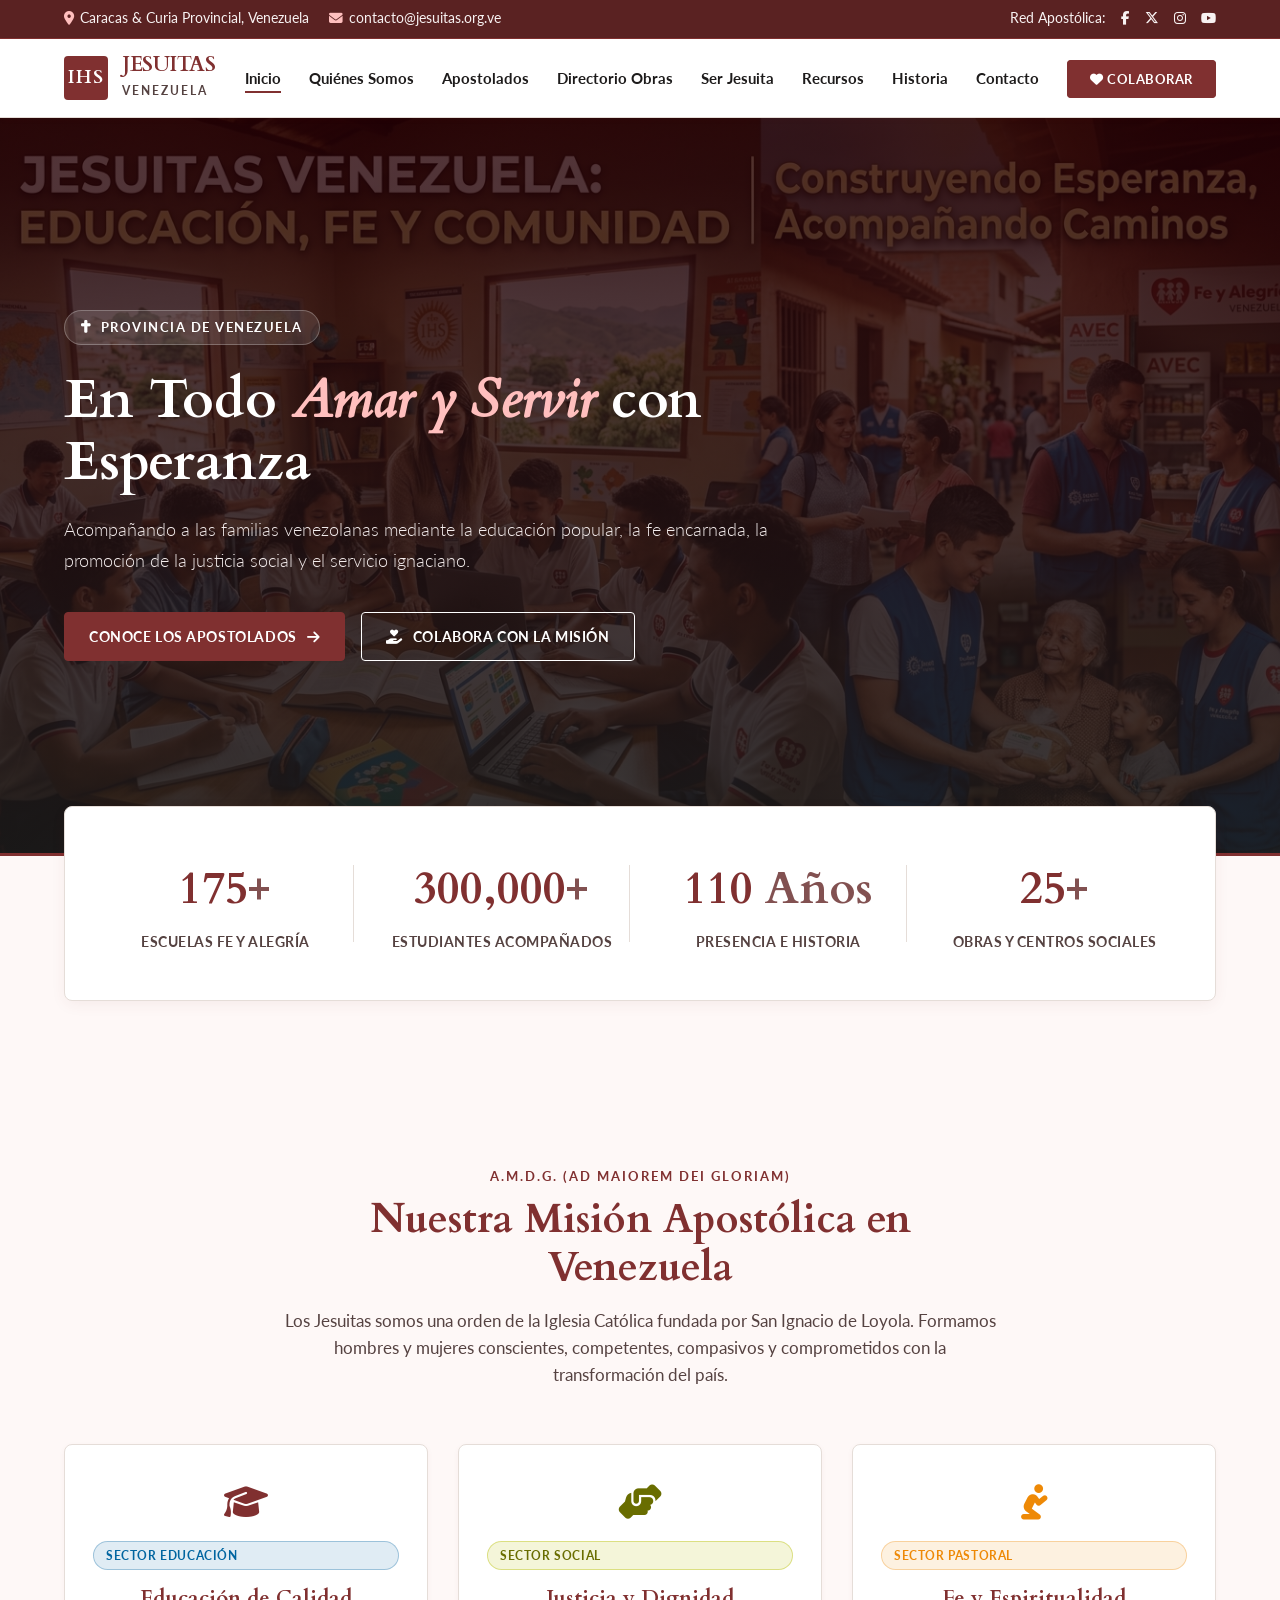
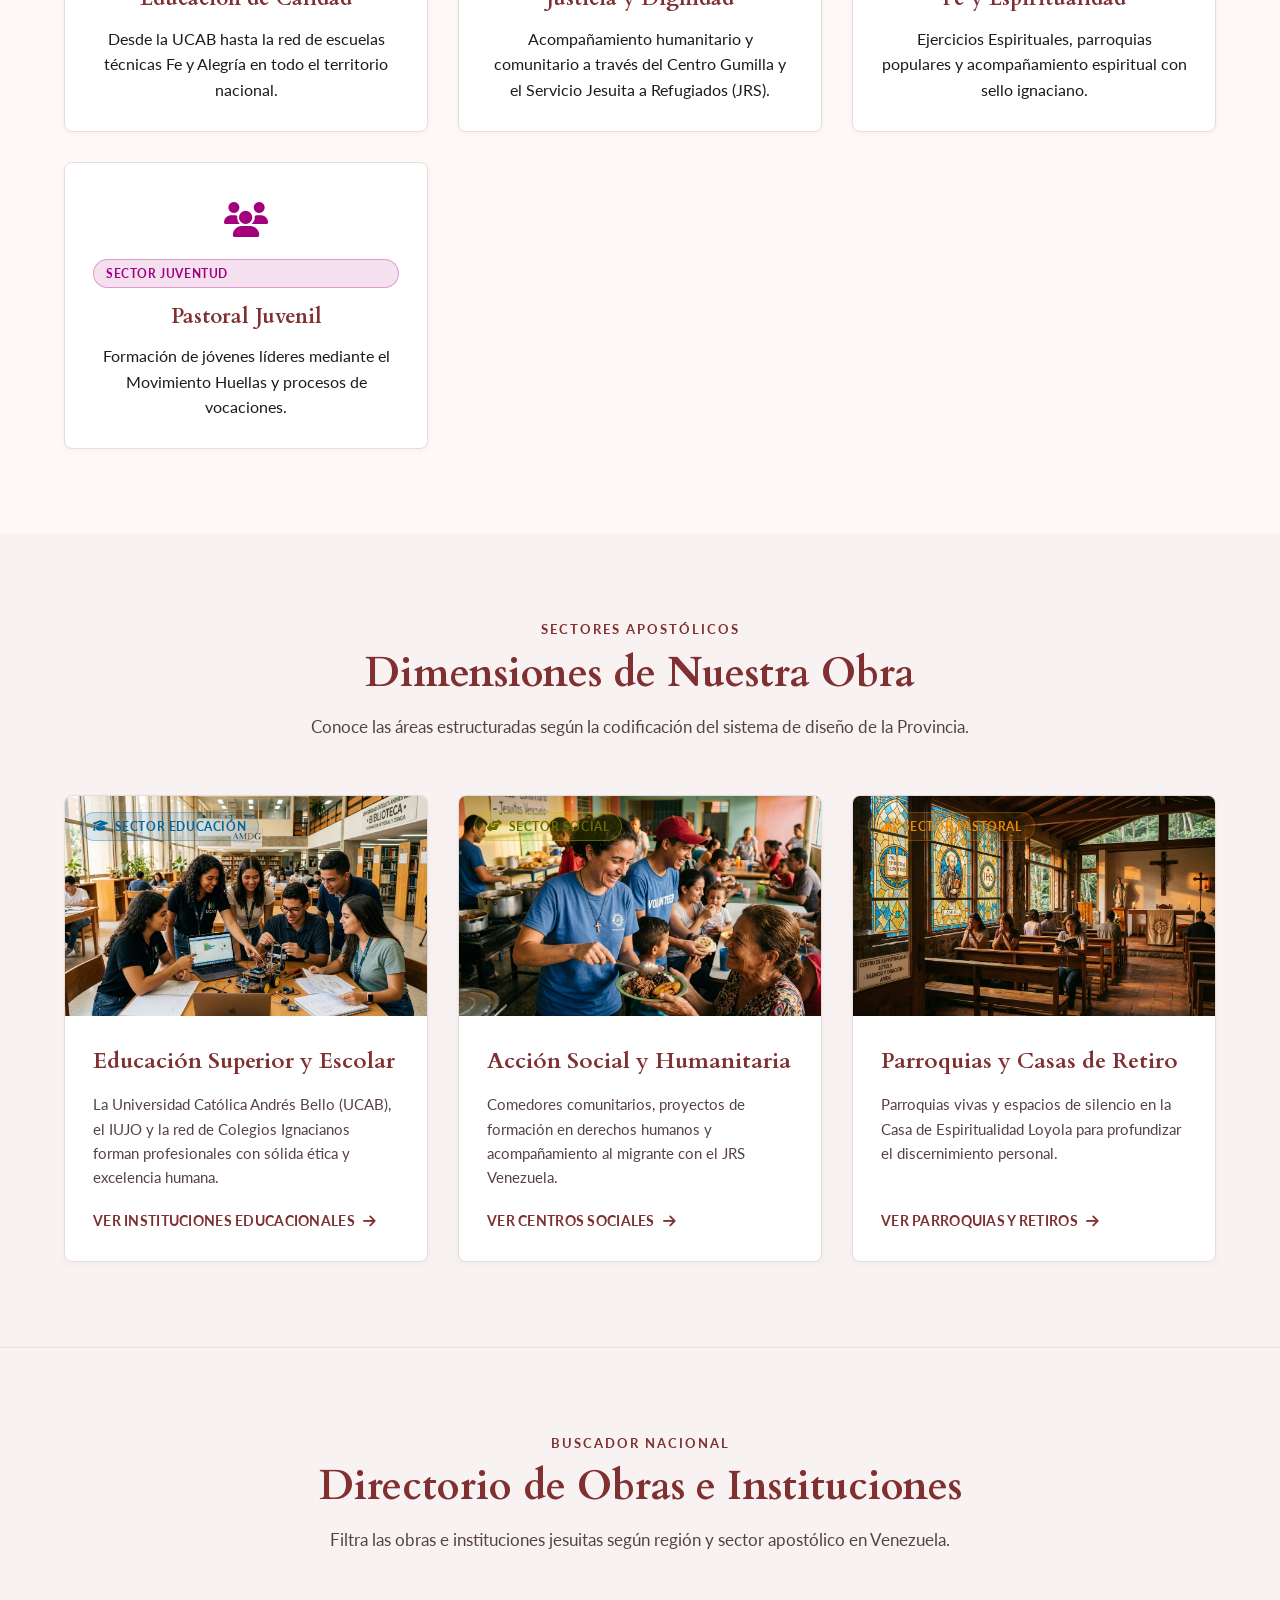
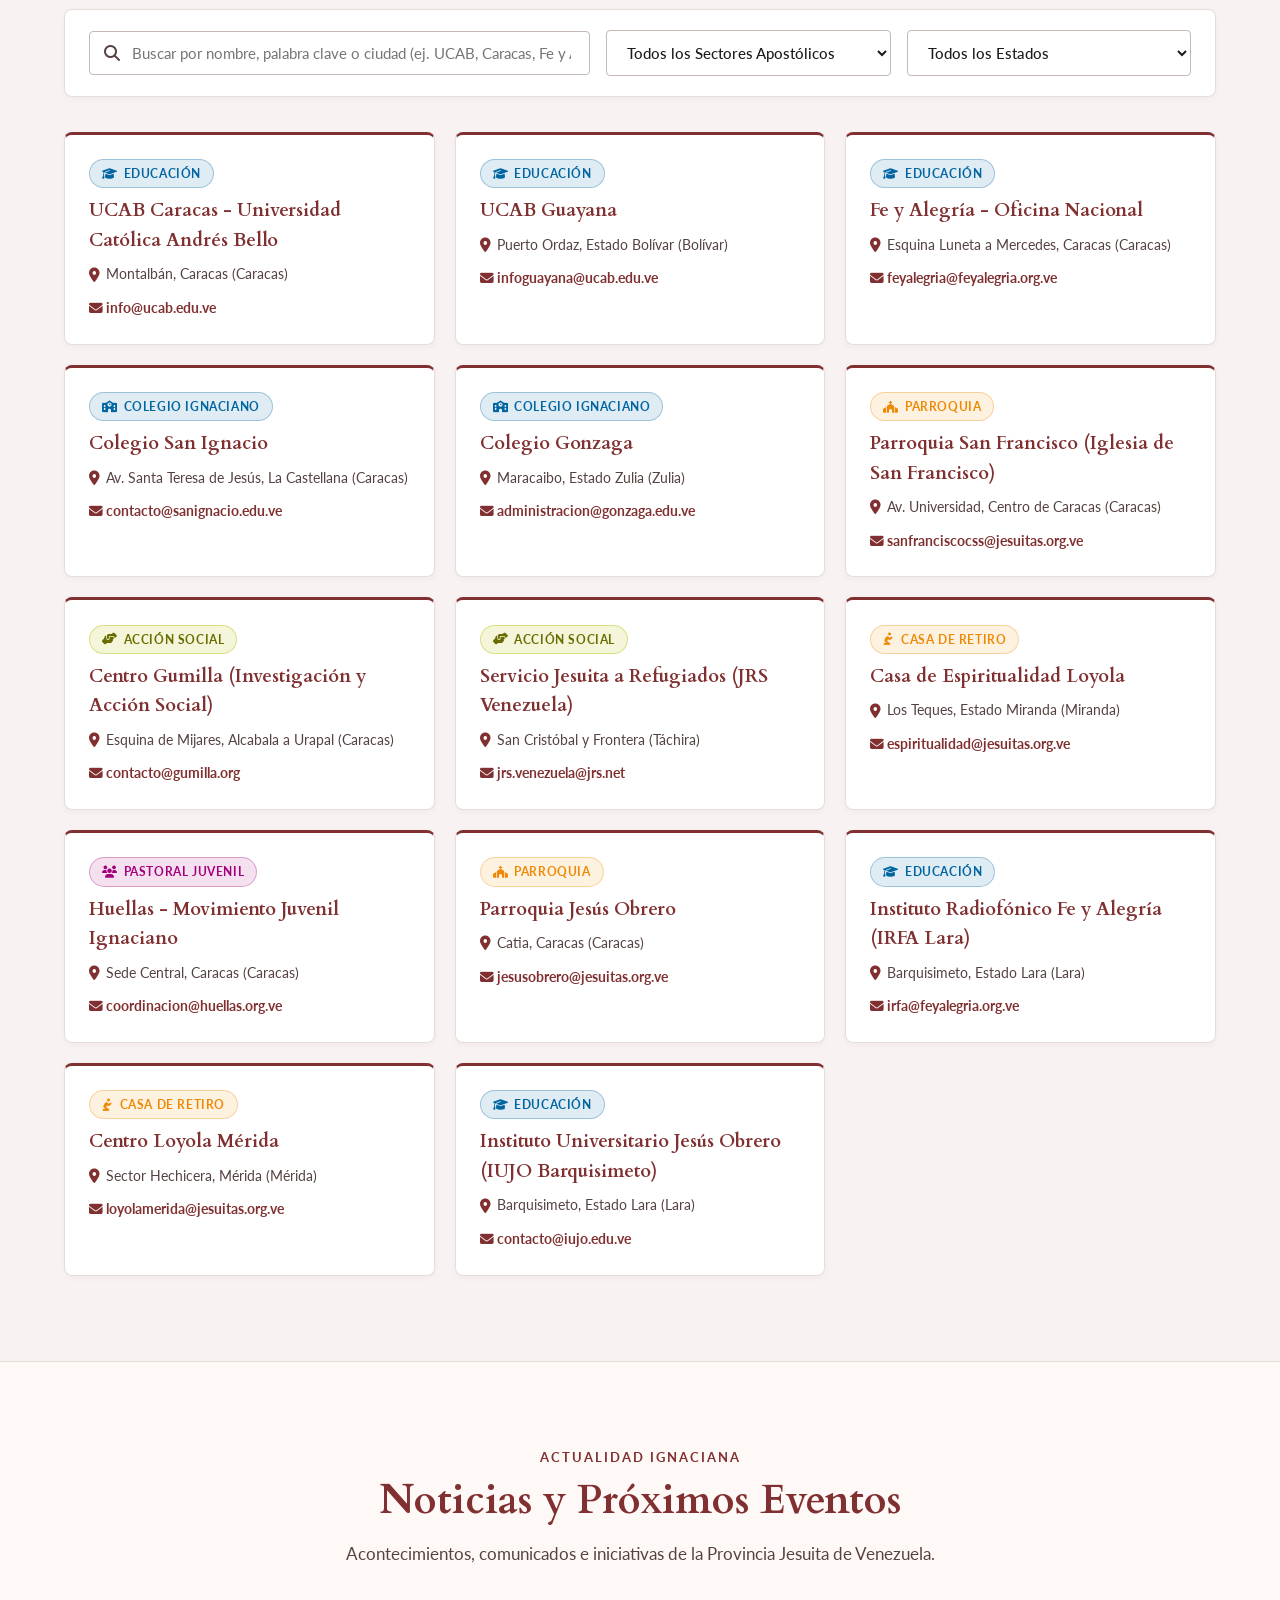
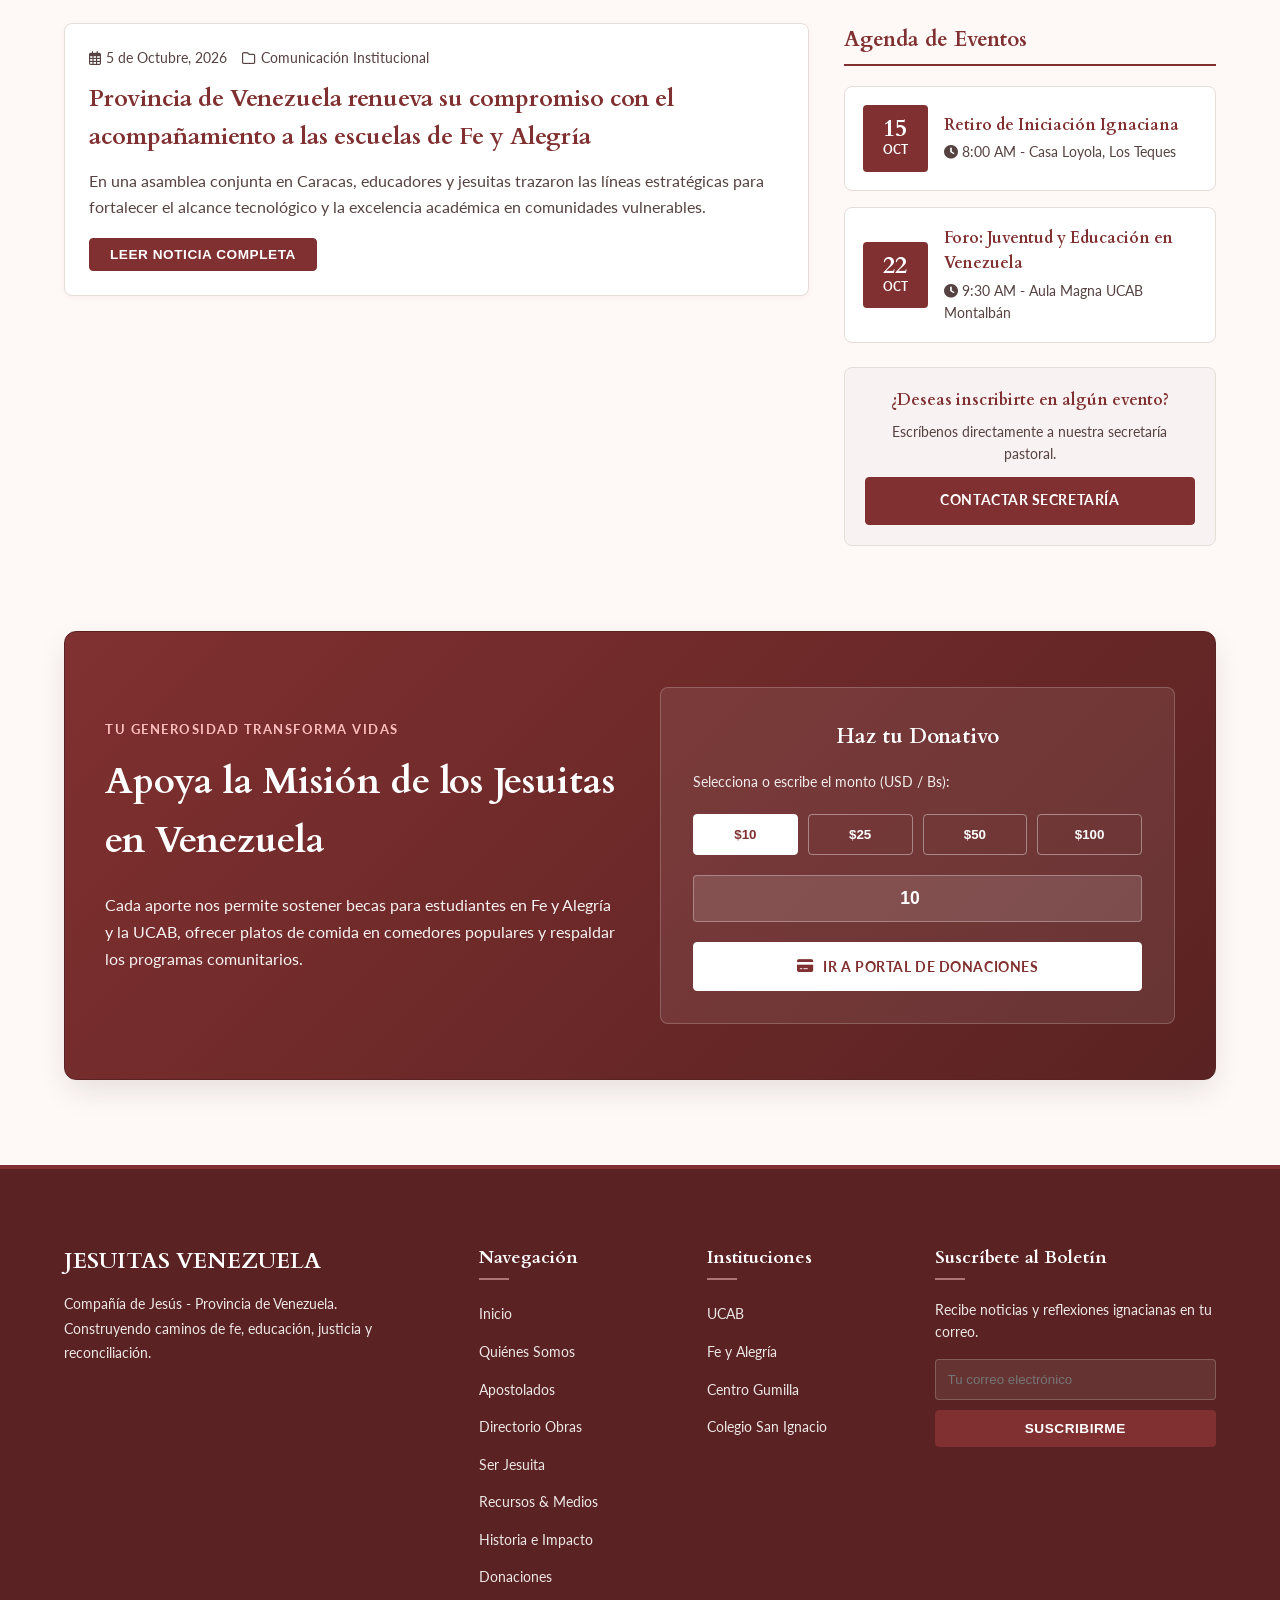
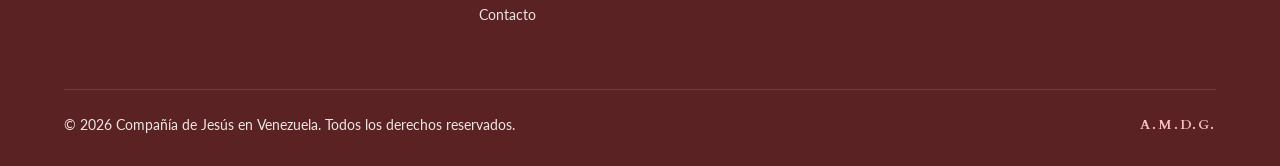
==== index.html @ 3cfa9591 "Initial commit: Rediseño Web Jesuitas Venezuela (8 paginas y Stitch Design System)" ====
<!DOCTYPE html>
<html lang="es">
<head>
  <meta charset="UTF-8">
  <meta name="viewport" content="width=device-width, initial-scale=1.0">
  <title>Jesuitas Venezuela | En Todo Amar y Servir</title>
  <meta name="description" content="Propuesta oficial de rediseño web para la Compañía de Jesús en Venezuela basada en el sistema de diseño Stitch (Sober Dignity & Apostolic Service).">
  
  <!-- Font Awesome Icons -->
  <link rel="stylesheet" href="https://cdnjs.cloudflare.com/ajax/libs/font-awesome/6.5.1/css/all.min.css">
  
  <!-- Custom Styles (Stitch Design System) -->
  <link rel="stylesheet" href="styles.css">
</head>
<body>

  <!-- Stitch Announcement Bar -->
  <div class="top-bar">
    <div class="container">
      <div class="top-info">
        <span><i class="fas fa-map-marker-alt" style="color: var(--secondary-container);"></i> Caracas & Curia Provincial, Venezuela</span>
        <span><i class="fas fa-envelope" style="color: var(--secondary-container);"></i> contacto@jesuitas.org.ve</span>
      </div>
      <div class="top-actions">
        <span>Red Apostólica:</span>
        <a href="#" aria-label="Facebook"><i class="fab fa-facebook-f"></i></a>
        <a href="#" aria-label="Twitter"><i class="fab fa-x-twitter"></i></a>
        <a href="#" aria-label="Instagram"><i class="fab fa-instagram"></i></a>
        <a href="#" aria-label="YouTube"><i class="fab fa-youtube"></i></a>
      </div>
    </div>
  </div>

  <!-- Stitch Header Navigation -->
  <header class="header">
    <div class="container">
      <nav class="navbar">
        <a href="index.html" class="brand-logo">
          <div class="brand-symbol">IHS</div>
          <div class="brand-text">
            <h1>JESUITAS</h1>
            <span>VENEZUELA</span>
          </div>
        </a>

        <ul class="nav-links" id="navLinks">
          <li><a href="index.html" class="active">Inicio</a></li>
          <li><a href="quienes-somos.html">Quiénes Somos</a></li>
          <li><a href="index.html#obras">Apostolados</a></li>
          <li><a href="directorio.html">Directorio Obras</a></li>
          <li><a href="ser-jesuita.html">Ser Jesuita</a></li>
          <li><a href="recursos.html">Recursos</a></li>
          <li><a href="historia-impacto.html">Historia</a></li>
          <li><a href="contacto.html">Contacto</a></li>
          <li><a href="donar.html" class="btn-donate-nav"><i class="fas fa-heart"></i> Colaborar</a></li>
        </ul>

        <div class="mobile-menu-toggle" id="mobileMenuToggle">
          <i class="fas fa-bars"></i>
        </div>
      </nav>
    </div>
  </header>

  <!-- Stitch Hero Section -->
  <section class="hero-section" id="inicio">
    <div class="container">
      <div class="hero-content">
        <div class="hero-tag">
          <i class="fas fa-cross"></i> Provincia de Venezuela
        </div>
        <h1 class="hero-title">En Todo <span>Amar y Servir</span> con Esperanza</h1>
        <p class="hero-description">
          Acompañando a las familias venezolanas mediante la educación popular, la fe encarnada, la promoción de la justicia social y el servicio ignaciano.
        </p>
        <div class="hero-cta-group">
          <a href="#obras" class="btn-primary">
            Conoce los Apostolados <i class="fas fa-arrow-right"></i>
          </a>
          <a href="donar.html" class="btn-secondary">
            <i class="fas fa-hand-holding-heart"></i> Colabora con la Misión
          </a>
        </div>
      </div>
    </div>
  </section>

  <!-- Stitch Stats Component -->
  <div class="container">
    <section class="stats-section">
      <div class="stats-grid">
        <div class="stat-item">
          <div class="stat-number" data-target="175" data-suffix="+">0</div>
          <div class="stat-label">Escuelas Fe y Alegría</div>
        </div>
        <div class="stat-item">
          <div class="stat-number" data-target="300000" data-suffix="+">0</div>
          <div class="stat-label">Estudiantes Acompañados</div>
        </div>
        <div class="stat-item">
          <div class="stat-number" data-target="110" data-suffix=" Años">0</div>
          <div class="stat-label">Presencia e Historia</div>
        </div>
        <div class="stat-item">
          <div class="stat-number" data-target="25" data-suffix="+">0</div>
          <div class="stat-label">Obras y Centros Sociales</div>
        </div>
      </div>
    </section>
  </div>

  <!-- Stitch Quiénes Somos / Identidad Ignaciana -->
  <section class="section" id="quienes-somos">
    <div class="container">
      <div class="section-header">
        <span class="subtitle-badge">A.M.D.G. (Ad Maiorem Dei Gloriam)</span>
        <h2 class="section-title">Nuestra Misión Apostólica en Venezuela</h2>
        <p class="section-description">
          Los Jesuitas somos una orden de la Iglesia Católica fundada por San Ignacio de Loyola. Formamos hombres y mujeres conscientes, competentes, compasivos y comprometidos con la transformación del país.
        </p>
      </div>

      <div class="obras-grid" style="grid-template-columns: repeat(auto-fit, minmax(270px, 1fr));">
        <div class="obra-card" style="padding: 28px; text-align: center;">
          <div style="font-size: 2.2rem; color: var(--primary-sanguine); margin-bottom: 12px;">
            <i class="fas fa-graduation-cap"></i>
          </div>
          <span class="sector-chip educacion" style="margin-bottom: 12px;">Sector Educación</span>
          <h3 style="margin-bottom: 10px; font-size: 1.3rem;">Educación de Calidad</h3>
          <p>Desde la UCAB hasta la red de escuelas técnicas Fe y Alegría en todo el territorio nacional.</p>
        </div>

        <div class="obra-card" style="padding: 28px; text-align: center;">
          <div style="font-size: 2.2rem; color: #696D00; margin-bottom: 12px;">
            <i class="fas fa-hands-helping"></i>
          </div>
          <span class="sector-chip social" style="margin-bottom: 12px;">Sector Social</span>
          <h3 style="margin-bottom: 10px; font-size: 1.3rem;">Justicia y Dignidad</h3>
          <p>Acompañamiento humanitario y comunitario a través del Centro Gumilla y el Servicio Jesuita a Refugiados (JRS).</p>
        </div>

        <div class="obra-card" style="padding: 28px; text-align: center;">
          <div style="font-size: 2.2rem; color: var(--sector-pastoral); margin-bottom: 12px;">
            <i class="fas fa-pray"></i>
          </div>
          <span class="sector-chip pastoral" style="margin-bottom: 12px;">Sector Pastoral</span>
          <h3 style="margin-bottom: 10px; font-size: 1.3rem;">Fe y Espiritualidad</h3>
          <p>Ejercicios Espirituales, parroquias populares y acompañamiento espiritual con sello ignaciano.</p>
        </div>

        <div class="obra-card" style="padding: 28px; text-align: center;">
          <div style="font-size: 2.2rem; color: var(--sector-juventud); margin-bottom: 12px;">
            <i class="fas fa-users"></i>
          </div>
          <span class="sector-chip juventud" style="margin-bottom: 12px;">Sector Juventud</span>
          <h3 style="margin-bottom: 10px; font-size: 1.3rem;">Pastoral Juvenil</h3>
          <p>Formación de jóvenes líderes mediante el Movimiento Huellas y procesos de vocaciones.</p>
        </div>
      </div>
    </div>
  </section>

  <!-- Stitch Apostolados Principales (Cards Grid) -->
  <section class="section" id="obras" style="background-color: var(--surface-container-low);">
    <div class="container">
      <div class="section-header">
        <span class="subtitle-badge">Sectores Apostólicos</span>
        <h2 class="section-title">Dimensiones de Nuestra Obra</h2>
        <p class="section-description">Conoce las áreas estructuradas según la codificación del sistema de diseño de la Provincia.</p>
      </div>

      <div class="obras-grid">
        <!-- Card 1 - Educación -->
        <article class="obra-card">
          <div class="obra-img-wrapper">
            <div class="obra-category-tag">
              <span class="sector-chip educacion"><i class="fas fa-graduation-cap"></i> Sector Educación</span>
            </div>
            <img src="images/obra_educacion.jpg" alt="Educación Jesuita en Venezuela">
          </div>
          <div class="obra-body">
            <h3>Educación Superior y Escolar</h3>
            <p>La Universidad Católica Andrés Bello (UCAB), el IUJO y la red de Colegios Ignacianos forman profesionales con sólida ética y excelencia humana.</p>
            <a href="directorio.html" class="obra-link">Ver instituciones educacionales <i class="fas fa-arrow-right"></i></a>
          </div>
        </article>

        <!-- Card 2 - Social -->
        <article class="obra-card">
          <div class="obra-img-wrapper">
            <div class="obra-category-tag">
              <span class="sector-chip social"><i class="fas fa-hands-helping"></i> Sector Social</span>
            </div>
            <img src="images/obra_social.jpg" alt="Acción Social Jesuita">
          </div>
          <div class="obra-body">
            <h3>Acción Social y Humanitaria</h3>
            <p>Comedores comunitarios, proyectos de formación en derechos humanos y acompañamiento al migrante con el JRS Venezuela.</p>
            <a href="directorio.html" class="obra-link">Ver centros sociales <i class="fas fa-arrow-right"></i></a>
          </div>
        </article>

        <!-- Card 3 - Pastoral -->
        <article class="obra-card">
          <div class="obra-img-wrapper">
            <div class="obra-category-tag">
              <span class="sector-chip pastoral"><i class="fas fa-church"></i> Sector Pastoral</span>
            </div>
            <img src="images/obra_espiritualidad.jpg" alt="Espiritualidad Ignaciana">
          </div>
          <div class="obra-body">
            <h3>Parroquias y Casas de Retiro</h3>
            <p>Parroquias vivas y espacios de silencio en la Casa de Espiritualidad Loyola para profundizar el discernimiento personal.</p>
            <a href="directorio.html" class="obra-link">Ver parroquias y retiros <i class="fas fa-arrow-right"></i></a>
          </div>
        </article>
      </div>
    </div>
  </section>

  <!-- Stitch Directory Search Section -->
  <section class="section directory-section" id="directorio">
    <div class="container">
      <div class="section-header">
        <span class="subtitle-badge">Buscador Nacional</span>
        <h2 class="section-title">Directorio de Obras e Instituciones</h2>
        <p class="section-description">Filtra las obras e instituciones jesuitas según región y sector apostólico en Venezuela.</p>
      </div>

      <!-- Controls & Filters -->
      <div class="directory-controls">
        <div class="search-box">
          <i class="fas fa-search"></i>
          <input type="text" id="directorySearch" placeholder="Buscar por nombre, palabra clave o ciudad (ej. UCAB, Caracas, Fe y Alegría)...">
        </div>

        <select id="directoryCategory" class="filter-select">
          <option value="all">Todos los Sectores Apostólicos</option>
          <option value="educacion">Sector Educación / Fe y Alegría</option>
          <option value="colegios">Colegios Ignacianos</option>
          <option value="parroquias">Sector Pastoral / Parroquias</option>
          <option value="social">Sector Social / JRS</option>
          <option value="espiritualidad">Casas de Retiro</option>
          <option value="pastoral">Movimiento Juvenil</option>
        </select>

        <select id="directoryState" class="filter-select">
          <option value="all">Todos los Estados</option>
          <option value="Caracas">Caracas (Distrito Capital)</option>
          <option value="Bolívar">Bolívar (Guayana)</option>
          <option value="Zulia">Zulia</option>
          <option value="Lara">Lara</option>
          <option value="Miranda">Miranda</option>
          <option value="Táchira">Táchira</option>
        </select>
      </div>

      <!-- Results Grid -->
      <div class="directory-results" id="directoryResults">
        <!-- Dynamic JS -->
      </div>
    </div>
  </section>

  <!-- Stitch News & Events -->
  <section class="section" id="noticias">
    <div class="container">
      <div class="section-header">
        <span class="subtitle-badge">Actualidad Ignaciana</span>
        <h2 class="section-title">Noticias y Próximos Eventos</h2>
        <p class="section-description">Acontecimientos, comunicados e iniciativas de la Provincia Jesuita de Venezuela.</p>
      </div>

      <div class="news-events-grid">
        <!-- News Column -->
        <div>
          <article class="news-card-featured">
            <div style="padding: 24px;">
              <div class="news-meta">
                <span><i class="far fa-calendar-alt"></i> 5 de Octubre, 2026</span>
                <span><i class="far fa-folder"></i> Comunicación Institucional</span>
              </div>
              <h3 style="font-size: 1.5rem; margin-bottom: 12px;">
                Provincia de Venezuela renueva su compromiso con el acompañamiento a las escuelas de Fe y Alegría
              </h3>
              <p style="color: var(--text-muted); margin-bottom: 18px;">
                En una asamblea conjunta en Caracas, educadores y jesuitas trazaron las líneas estratégicas para fortalecer el alcance tecnológico y la excelencia académica en comunidades vulnerables.
              </p>
              <button class="btn-primary" style="padding: 8px 20px; font-size: 0.85rem;" onclick="openModalWithContent('Acompañamiento a Fe y Alegría', '<p>En el marco del compromiso renovado de la Compañía de Jesús en Venezuela con la educación popular, se celebró en Caracas la jornada anual de planificación. Con más de 175 escuelas en todo el país, Fe y Alegría continúa respondiendo a los desafíos del contexto nacional con resiliencia, educación digital y nutrición escolar.</p>')">
                Leer noticia completa
              </button>
            </div>
          </article>
        </div>

        <!-- Agenda Column -->
        <div>
          <h3 style="margin-bottom: 20px; font-size: 1.3rem; border-bottom: 2px solid var(--primary-sanguine); padding-bottom: 8px;">
            Agenda de Eventos
          </h3>

          <div class="event-card">
            <div class="event-date-box">
              <div class="day">15</div>
              <div class="month">OCT</div>
            </div>
            <div class="event-info">
              <h4>Retiro de Iniciación Ignaciana</h4>
              <p><i class="fas fa-clock"></i> 8:00 AM - Casa Loyola, Los Teques</p>
            </div>
          </div>

          <div class="event-card">
            <div class="event-date-box">
              <div class="day">22</div>
              <div class="month">OCT</div>
            </div>
            <div class="event-info">
              <h4>Foro: Juventud y Educación en Venezuela</h4>
              <p><i class="fas fa-clock"></i> 9:30 AM - Aula Magna UCAB Montalbán</p>
            </div>
          </div>

          <div style="background: var(--surface-container-low); padding: 20px; border-radius: var(--radius-md); margin-top: 24px; text-align: center; border: 1px solid var(--border-subtle);">
            <h4 style="margin-bottom: 8px;">¿Deseas inscribirte en algún evento?</h4>
            <p style="font-size: 0.85rem; color: var(--text-muted); margin-bottom: 12px;">Escríbenos directamente a nuestra secretaría pastoral.</p>
            <a href="contacto.html" class="btn-primary" style="width: 100%; justify-content: center; font-size: 0.85rem;">
              Contactar Secretaría
            </a>
          </div>
        </div>
      </div>
    </div>
  </section>

  <!-- Stitch Donation Banner Component -->
  <section class="section" id="donar" style="padding-top: 0;">
    <div class="container">
      <div class="donation-banner">
        <div class="donation-banner-grid">
          <div>
            <span style="color: var(--secondary-container); text-transform: uppercase; font-weight: 700; letter-spacing: 1.5px; font-size: 0.82rem;">Tu generosidad transforma vidas</span>
            <h2 style="font-size: 2.3rem; color: #FFFFFF; margin: 12px 0 20px 0; font-family: var(--font-serif);">Apoya la Misión de los Jesuitas en Venezuela</h2>
            <p style="color: var(--surface-container-low); line-height: 1.7; margin-bottom: 24px;">
              Cada aporte nos permite sostener becas para estudiantes en Fe y Alegría y la UCAB, ofrecer platos de comida en comedores populares y respaldar los programas comunitarios.
            </p>
          </div>

          <div class="donation-box">
            <h3 style="color: #FFFFFF; font-size: 1.3rem; margin-bottom: 15px; text-align: center; font-family: var(--font-serif);">Haz tu Donativo</h3>
            
            <label style="font-size: 0.85rem; color: var(--surface-container);">Selecciona o escribe el monto (USD / Bs):</label>
            <div class="amount-options">
              <button class="amount-btn active" data-val="10">$10</button>
              <button class="amount-btn" data-val="25">$25</button>
              <button class="amount-btn" data-val="50">$50</button>
              <button class="amount-btn" data-val="100">$100</button>
            </div>

            <input type="number" id="customAmount" value="10" placeholder="Monto personalizado" style="width: 100%; padding: 12px; border-radius: var(--radius-sm); border: 1px solid rgba(255, 255, 255, 0.3); background: rgba(255, 255, 255, 0.12); color: #FFFFFF; margin-bottom: 20px; font-size: 1.1rem; font-weight: 700; text-align: center;">

            <a href="donar.html" class="btn-primary" style="width: 100%; justify-content: center; font-size: 0.9rem; background-color: #FFFFFF; color: var(--primary-sanguine); border-color: #FFFFFF;">
              <i class="fas fa-credit-card"></i> Ir a Portal de Donaciones
            </a>
          </div>
        </div>
      </div>
    </div>
  </section>

  <!-- Stitch Footer Component -->
  <footer class="footer">
    <div class="container">
      <div class="footer-grid">
        <div class="footer-brand">
          <h2>JESUITAS VENEZUELA</h2>
          <p>
            Compañía de Jesús - Provincia de Venezuela.<br>
            Construyendo caminos de fe, educación, justicia y reconciliación.
          </p>
        </div>

        <div>
          <h3 class="footer-title">Navegación</h3>
          <ul class="footer-links">
            <li><a href="index.html">Inicio</a></li>
            <li><a href="quienes-somos.html">Quiénes Somos</a></li>
            <li><a href="index.html#obras">Apostolados</a></li>
            <li><a href="directorio.html">Directorio Obras</a></li>
            <li><a href="ser-jesuita.html">Ser Jesuita</a></li>
            <li><a href="recursos.html">Recursos & Medios</a></li>
            <li><a href="historia-impacto.html">Historia e Impacto</a></li>
            <li><a href="donar.html">Donaciones</a></li>
            <li><a href="contacto.html">Contacto</a></li>
          </ul>
        </div>

        <div>
          <h3 class="footer-title">Instituciones</h3>
          <ul class="footer-links">
            <li><a href="https://www.ucab.edu.ve" target="_blank" rel="noopener">UCAB</a></li>
            <li><a href="https://www.feyalegria.org/venezuela" target="_blank" rel="noopener">Fe y Alegría</a></li>
            <li><a href="https://www.gumilla.org" target="_blank" rel="noopener">Centro Gumilla</a></li>
            <li><a href="https://sanignacio.edu.ve" target="_blank" rel="noopener">Colegio San Ignacio</a></li>
          </ul>
        </div>

        <div>
          <h3 class="footer-title">Suscríbete al Boletín</h3>
          <p style="font-size: 0.85rem; margin-bottom: 15px;">Recibe noticias y reflexiones ignacianas en tu correo.</p>
          <form class="newsletter-form" onsubmit="event.preventDefault(); alert('¡Gracias por suscribirte al boletín de los Jesuitas en Venezuela!');">
            <input type="email" placeholder="Tu correo electrónico" required>
            <button class="btn-primary" style="width: 100%; justify-content: center; font-size: 0.85rem; padding: 10px;">
              Suscribirme
            </button>
          </form>
        </div>
      </div>

      <div class="footer-bottom">
        <div>&copy; 2026 Compañía de Jesús en Venezuela. Todos los derechos reservados.</div>
        <div class="amdg-tag">A.M.D.G.</div>
      </div>
    </div>
  </footer>

  <script src="app.js"></script>
</body>
</html>
---- styles.css ----
/* -------------------------------------------------------------------------- */
/* JESUITAS VENEZUELA - STITCH DESIGN SYSTEM                                   */
/* Design Theme: "Sober Dignity & Apostolic Service"                          */
/* -------------------------------------------------------------------------- */

@import url('https://fonts.googleapis.com/css2?family=Cardo:ital,wght@0,400;0,700;1,400&family=Lato:ital,wght@0,300;0,400;0,700;0,900;1,400&display=swap');

:root {
  /* Stitch Color System - Primary Brand Palette */
  --primary-sanguine: #803030;       /* Sanguine Brown / Marrón Sanguíneo Ignaciano */
  --primary-dark: #5A2222;           /* Tertiary / Pressed & Footer */
  --primary-deep: #400106;           /* Deep On-Primary Fixed */
  --secondary-coral: #825151;        /* Soft Companion */
  --secondary-light: #AD7676;        /* Subtle Highlight */
  --secondary-container: #FFBFBE;

  /* Surfaces & Backgrounds */
  --bg-main: #FEF8F7;                /* Warm Ivory Background */
  --surface-pure: #FFFFFF;           /* Pure White Container */
  --surface-subtle: #FBF8F6;
  --surface-container-low: #F8F2F2;
  --surface-container: #F3ECEC;
  --surface-container-high: #EDE7E6;
  --surface-muted: #F3ECE8;
  
  /* Text & Typography Neutral */
  --text-on-surface: #1D1B1B;        /* Deep Warm Charcoal Black */
  --text-muted: #554241;             /* On-Surface Variant */
  --text-inverse: #FFFFFF;
  
  /* Hairline Borders */
  --border-subtle: #E5DDD8;
  --border-strong: #C5B9B3;
  --outline-variant: #DBC1BF;

  /* Apostolic Sector Coding (STITCH SPEC) */
  --sector-social: #B6BD00;          /* Fe y Alegría, Bienestar y Derechos Humanos */
  --sector-educacion: #0065A0;       /* UCAB, IUJO y Colegios Ignacianos */
  --sector-pastoral: #EE8906;        /* Ejercicios Espirituales, Parroquias y Retiros */
  --sector-juventud: #A3007D;        /* Movimiento Huellas y Pastoral Juvenil */

  /* Stitch Typography Tokens */
  --font-serif: 'Cardo', serif;      /* Academic & Ignatian Dignity Serif */
  --font-sans: 'Lato', sans-serif;   /* Humanist UI & Body Sans */

  /* Stitch Radii Tokens */
  --radius-sm: 0.25rem;              /* 4px - Inputs & Buttons */
  --radius-md: 0.5rem;               /* 8px - Cards & Panels */
  --radius-lg: 0.75rem;              /* 12px - Modals & Banners */
  --radius-pill: 9999px;             /* Sector Chips & Badges */

  /* Stitch Shadows & Elevation */
  --elevation-0: none;
  --elevation-1: 0 2px 6px rgba(128, 48, 48, 0.04);
  --elevation-2: 0 4px 16px -2px rgba(128, 48, 48, 0.08);
  --elevation-3: 0 12px 32px -4px rgba(29, 27, 27, 0.12);
  --transition: all 0.25s ease-in-out;
}

/* Reset & Base Setup */
*, *::before, *::after {
  box-sizing: border-box;
  margin: 0;
  padding: 0;
}

html {
  scroll-behavior: smooth;
}

body {
  font-family: var(--font-sans);
  color: var(--text-on-surface);
  background-color: var(--bg-main);
  line-height: 1.6;
  overflow-x: hidden;
  -webkit-font-smoothing: antialiased;
}

h1, h2, h3, h4, h5, h6 {
  font-family: var(--font-serif);
  font-weight: 700;
  color: var(--primary-sanguine);
}

a {
  text-decoration: none;
  color: inherit;
  transition: var(--transition);
}

img {
  max-width: 100%;
  height: auto;
  display: block;
}

.container {
  width: 90%;
  max-width: 1240px;
  margin: 0 auto;
}

/* -------------------------------------------------------------------------- */
/* STITCH TOP ANNOUNCEMENT BAR                                               */
/* -------------------------------------------------------------------------- */
.top-bar {
  background-color: var(--primary-dark);
  color: var(--surface-container-low);
  font-size: 0.85rem;
  padding: 8px 0;
  border-bottom: 1px solid var(--primary-sanguine);
}

.top-bar .container {
  display: flex;
  justify-content: space-between;
  align-items: center;
}

.top-info {
  display: flex;
  gap: 20px;
}

.top-info span {
  display: flex;
  align-items: center;
  gap: 6px;
}

.top-actions {
  display: flex;
  gap: 15px;
  align-items: center;
}

.top-actions a:hover {
  color: var(--secondary-container);
}

/* -------------------------------------------------------------------------- */
/* STITCH HEADER & NAVIGATION                                                 */
/* -------------------------------------------------------------------------- */
.header {
  position: sticky;
  top: 0;
  z-index: 1000;
  background-color: var(--surface-pure);
  border-bottom: 1px solid var(--border-subtle);
  box-shadow: var(--elevation-1);
}

.navbar {
  display: flex;
  justify-content: space-between;
  align-items: center;
  padding: 16px 0;
}

.brand-logo {
  display: flex;
  align-items: center;
  gap: 14px;
}

/* Stitch Brand Seal Rule: IHS Monogram on solid primary reserve */
.brand-symbol {
  width: 44px;
  height: 44px;
  background-color: var(--primary-sanguine);
  border-radius: var(--radius-sm);
  display: flex;
  align-items: center;
  justify-content: center;
  color: #FFFFFF;
  font-weight: 700;
  font-family: var(--font-serif);
  font-size: 1.15rem;
  letter-spacing: 1px;
}

.brand-text h1 {
  font-size: 1.3rem;
  line-height: 1;
  letter-spacing: -0.5px;
  color: var(--primary-sanguine);
}

.brand-text span {
  font-size: 0.72rem;
  text-transform: uppercase;
  letter-spacing: 2px;
  color: var(--text-muted);
  font-weight: 700;
  font-family: var(--font-sans);
}

.nav-links {
  display: flex;
  align-items: center;
  gap: 28px;
  list-style: none;
}

.nav-links a {
  font-weight: 700;
  font-size: 0.92rem;
  color: var(--text-on-surface);
  position: relative;
  padding: 6px 0;
  font-family: var(--font-sans);
}

.nav-links a::after {
  content: '';
  position: absolute;
  bottom: 0;
  left: 0;
  width: 0;
  height: 2px;
  background-color: var(--primary-sanguine);
  transition: var(--transition);
}

.nav-links a:hover::after,
.nav-links a.active::after {
  width: 100%;
}

.btn-donate-nav {
  background-color: var(--primary-sanguine);
  color: #FFFFFF !important;
  padding: 10px 22px !important;
  border-radius: var(--radius-sm);
  font-weight: 700 !important;
  text-transform: uppercase;
  font-size: 0.82rem !important;
  letter-spacing: 0.04em;
  border: 1px solid var(--primary-sanguine);
}

.btn-donate-nav::after {
  display: none !important;
}

.btn-donate-nav:hover {
  background-color: var(--primary-dark);
  border-color: var(--primary-dark);
}

.mobile-menu-toggle {
  display: none;
  font-size: 1.5rem;
  cursor: pointer;
  color: var(--primary-sanguine);
}

/* -------------------------------------------------------------------------- */
/* STITCH HERO SECTION                                                        */
/* -------------------------------------------------------------------------- */
.hero-section {
  position: relative;
  min-height: 82vh;
  display: flex;
  align-items: center;
  background: linear-gradient(rgba(40, 1, 6, 0.8), rgba(29, 27, 27, 0.88)),
              url('images/hero_banner.jpg') center/cover no-repeat;
  color: #FFFFFF;
  border-bottom: 3px solid var(--primary-sanguine);
}

.hero-content {
  max-width: 780px;
  z-index: 2;
  padding: 60px 0;
}

.hero-tag {
  display: inline-flex;
  align-items: center;
  gap: 8px;
  background: rgba(255, 255, 255, 0.12);
  border: 1px solid rgba(255, 255, 255, 0.25);
  color: #FFFFFF;
  padding: 6px 16px;
  border-radius: var(--radius-pill);
  font-size: 0.8rem;
  font-weight: 700;
  text-transform: uppercase;
  letter-spacing: 1.5px;
  margin-bottom: 24px;
}

.hero-title {
  font-size: 3.4rem;
  color: #FFFFFF;
  line-height: 1.15;
  margin-bottom: 20px;
  font-family: var(--font-serif);
}

.hero-title span {
  color: var(--secondary-container);
  font-style: italic;
}

.hero-description {
  font-size: 1.15rem;
  color: var(--surface-container);
  margin-bottom: 36px;
  font-weight: 300;
  line-height: 1.7;
}

.hero-cta-group {
  display: flex;
  gap: 16px;
  flex-wrap: wrap;
}

/* Stitch Primary Button Specification */
.btn-primary {
  background-color: var(--primary-sanguine);
  color: #FFFFFF;
  padding: 12px 24px;
  border-radius: var(--radius-sm);
  font-weight: 700;
  font-size: 0.9rem;
  text-transform: uppercase;
  letter-spacing: 0.04em;
  display: inline-flex;
  align-items: center;
  gap: 10px;
  border: 1px solid var(--primary-sanguine);
  cursor: pointer;
  transition: var(--transition);
}

.btn-primary:hover {
  background-color: var(--primary-dark);
  border-color: var(--primary-dark);
}

.btn-secondary {
  background-color: transparent;
  color: #FFFFFF;
  padding: 12px 24px;
  border-radius: var(--radius-sm);
  font-weight: 700;
  font-size: 0.9rem;
  text-transform: uppercase;
  letter-spacing: 0.04em;
  display: inline-flex;
  align-items: center;
  gap: 10px;
  border: 1.5px solid #FFFFFF;
  cursor: pointer;
  transition: var(--transition);
}

.btn-secondary:hover {
  background: rgba(255, 255, 255, 0.15);
}

/* -------------------------------------------------------------------------- */
/* STITCH STATS SECTION                                                       */
/* -------------------------------------------------------------------------- */
.stats-section {
  margin-top: -50px;
  position: relative;
  z-index: 10;
  margin-bottom: 80px;
}

.stats-grid {
  display: grid;
  grid-template-columns: repeat(auto-fit, minmax(240px, 1fr));
  gap: 20px;
  background: var(--surface-pure);
  padding: 32px;
  border-radius: var(--radius-md);
  box-shadow: var(--elevation-2);
  border: 1px solid var(--border-subtle);
}

.stat-item {
  text-align: center;
  padding: 15px;
  position: relative;
}

.stat-item:not(:last-child)::after {
  content: '';
  position: absolute;
  right: 0;
  top: 20%;
  height: 60%;
  width: 1px;
  background-color: var(--border-subtle);
}

.stat-number {
  font-size: 2.8rem;
  font-weight: 700;
  color: var(--primary-sanguine);
  margin-bottom: 4px;
  font-family: var(--font-serif);
}

.stat-number span {
  color: var(--secondary-coral);
}

.stat-label {
  font-size: 0.9rem;
  color: var(--text-muted);
  font-weight: 700;
  text-transform: uppercase;
  letter-spacing: 0.5px;
}

/* -------------------------------------------------------------------------- */
/* SECTIONS & TYPOGRAPHY RHYTHM                                               */
/* -------------------------------------------------------------------------- */
.section {
  padding: 85px 0;
}

.section-header {
  text-align: center;
  max-width: 720px;
  margin: 0 auto 55px auto;
}

.subtitle-badge {
  color: var(--primary-sanguine);
  font-weight: 700;
  text-transform: uppercase;
  letter-spacing: 2px;
  font-size: 0.8rem;
  margin-bottom: 10px;
  display: block;
}

.section-title {
  font-size: 2.5rem;
  margin-bottom: 16px;
  line-height: 1.2;
  font-family: var(--font-serif);
  color: var(--primary-sanguine);
}

.section-description {
  color: var(--text-muted);
  font-size: 1.05rem;
  font-family: var(--font-sans);
}

/* -------------------------------------------------------------------------- */
/* APOSTOLIC SECTOR CODIFICATION (STITCH CHIPS & CARDS)                      */
/* -------------------------------------------------------------------------- */
.sector-chip {
  display: inline-flex;
  align-items: center;
  gap: 6px;
  padding: 4px 12px;
  border-radius: var(--radius-pill);
  font-size: 0.75rem;
  font-weight: 700;
  text-transform: uppercase;
  letter-spacing: 0.05em;
  font-family: var(--font-sans);
}

.sector-chip.educacion {
  background-color: rgba(0, 101, 160, 0.12);
  color: var(--sector-educacion);
  border: 1px solid rgba(0, 101, 160, 0.3);
}

.sector-chip.social {
  background-color: rgba(182, 189, 0, 0.15);
  color: #696D00;
  border: 1px solid rgba(182, 189, 0, 0.4);
}

.sector-chip.pastoral {
  background-color: rgba(238, 137, 6, 0.12);
  color: var(--sector-pastoral);
  border: 1px solid rgba(238, 137, 6, 0.3);
}

.sector-chip.juventud {
  background-color: rgba(163, 0, 125, 0.12);
  color: var(--sector-juventud);
  border: 1px solid rgba(163, 0, 125, 0.3);
}

.obras-grid {
  display: grid;
  grid-template-columns: repeat(auto-fit, minmax(320px, 1fr));
  gap: 30px;
}

.obra-card {
  background: var(--surface-pure);
  border-radius: var(--radius-md);
  overflow: hidden;
  box-shadow: var(--elevation-1);
  border: 1px solid var(--border-subtle);
  transition: var(--transition);
  display: flex;
  flex-direction: column;
}

.obra-card:hover {
  transform: translateY(-4px);
  border-color: var(--border-strong);
  box-shadow: var(--elevation-2);
}

.obra-img-wrapper {
  position: relative;
  height: 220px;
  overflow: hidden;
}

.obra-img-wrapper img {
  width: 100%;
  height: 100%;
  object-fit: cover;
  transition: transform 0.5s ease;
}

.obra-card:hover .obra-img-wrapper img {
  transform: scale(1.05);
}

.obra-category-tag {
  position: absolute;
  top: 15px;
  left: 15px;
  z-index: 2;
}

.obra-body {
  padding: 28px;
  display: flex;
  flex-direction: column;
  flex-grow: 1;
}

.obra-body h3 {
  font-size: 1.4rem;
  margin-bottom: 12px;
  font-family: var(--font-serif);
}

.obra-body p {
  color: var(--text-muted);
  font-size: 0.95rem;
  margin-bottom: 20px;
  flex-grow: 1;
}

.obra-link {
  color: var(--primary-sanguine);
  font-weight: 700;
  display: inline-flex;
  align-items: center;
  gap: 8px;
  font-size: 0.9rem;
  text-transform: uppercase;
  letter-spacing: 0.02em;
}

.obra-link:hover {
  color: var(--primary-dark);
  gap: 12px;
}

/* -------------------------------------------------------------------------- */
/* STITCH DIRECTORY COMPONENT (Directorio de Obras)                           */
/* -------------------------------------------------------------------------- */
.directory-section {
  background: var(--surface-container-low);
  border-top: 1px solid var(--border-subtle);
  border-bottom: 1px solid var(--border-subtle);
}

.directory-controls {
  background: var(--surface-pure);
  padding: 20px 24px;
  border-radius: var(--radius-md);
  box-shadow: var(--elevation-1);
  border: 1px solid var(--border-subtle);
  margin-bottom: 35px;
  display: flex;
  gap: 16px;
  flex-wrap: wrap;
  align-items: center;
}

.search-box {
  flex: 2;
  min-width: 260px;
  position: relative;
}

.search-box input {
  width: 100%;
  padding: 12px 18px 12px 42px;
  border: 1px solid var(--border-strong);
  border-radius: var(--radius-sm);
  font-size: 0.95rem;
  font-family: var(--font-sans);
  outline: none;
  background-color: var(--surface-pure);
  color: var(--text-on-surface);
}

.search-box input:focus {
  border-color: var(--primary-sanguine);
  box-shadow: 0 0 0 2px rgba(128, 48, 48, 0.15);
}

.search-box i {
  position: absolute;
  left: 15px;
  top: 50%;
  transform: translateY(-50%);
  color: var(--text-muted);
}

.filter-select {
  flex: 1;
  min-width: 180px;
  padding: 12px 16px;
  border: 1px solid var(--border-strong);
  border-radius: var(--radius-sm);
  font-size: 0.95rem;
  font-family: var(--font-sans);
  outline: none;
  background-color: var(--surface-pure);
  color: var(--text-on-surface);
  font-weight: 500;
  cursor: pointer;
}

.directory-results {
  display: grid;
  grid-template-columns: repeat(auto-fill, minmax(290px, 1fr));
  gap: 20px;
}

.directory-item {
  background: var(--surface-pure);
  padding: 24px;
  border-radius: var(--radius-md);
  box-shadow: var(--elevation-1);
  border: 1px solid var(--border-subtle);
  border-top: 3px solid var(--primary-sanguine);
  transition: var(--transition);
}

.directory-item:hover {
  transform: translateY(-3px);
  box-shadow: var(--elevation-2);
}

.dir-title {
  font-size: 1.15rem;
  margin-top: 8px;
  margin-bottom: 8px;
  font-family: var(--font-serif);
}

.dir-location {
  color: var(--text-muted);
  font-size: 0.88rem;
  display: flex;
  align-items: center;
  gap: 6px;
  margin-bottom: 12px;
}

.dir-contact {
  font-size: 0.85rem;
  color: var(--primary-sanguine);
  font-weight: 700;
}

/* -------------------------------------------------------------------------- */
/* NOTICIAS Y AGENDA                                                          */
/* -------------------------------------------------------------------------- */
.news-events-grid {
  display: grid;
  grid-template-columns: 2fr 1fr;
  gap: 35px;
}

@media (max-width: 992px) {
  .news-events-grid {
    grid-template-columns: 1fr;
  }
}

.news-card-featured {
  background: var(--surface-pure);
  border-radius: var(--radius-md);
  overflow: hidden;
  box-shadow: var(--elevation-1);
  margin-bottom: 24px;
  border: 1px solid var(--border-subtle);
}

.news-meta {
  font-size: 0.85rem;
  color: var(--text-muted);
  display: flex;
  gap: 15px;
  margin-bottom: 10px;
}

.news-meta span {
  display: flex;
  align-items: center;
  gap: 5px;
}

.news-list-small {
  display: flex;
  flex-direction: column;
  gap: 16px;
}

.news-item-small {
  background: var(--surface-pure);
  padding: 20px;
  border-radius: var(--radius-md);
  box-shadow: var(--elevation-1);
  border: 1px solid var(--border-subtle);
  transition: var(--transition);
}

.news-item-small:hover {
  border-color: var(--primary-sanguine);
  box-shadow: var(--elevation-2);
}

.event-card {
  background: var(--surface-pure);
  padding: 18px;
  border-radius: var(--radius-md);
  border: 1px solid var(--border-subtle);
  margin-bottom: 16px;
  display: flex;
  gap: 16px;
  align-items: center;
}

.event-date-box {
  background: var(--primary-sanguine);
  color: #FFFFFF;
  padding: 12px;
  border-radius: var(--radius-sm);
  text-align: center;
  min-width: 65px;
}

.event-date-box .day {
  font-size: 1.5rem;
  font-weight: 700;
  line-height: 1;
  font-family: var(--font-serif);
}

.event-date-box .month {
  font-size: 0.72rem;
  text-transform: uppercase;
  font-weight: 700;
}

.event-info h4 {
  font-size: 1rem;
  margin-bottom: 4px;
  font-family: var(--font-serif);
}

.event-info p {
  font-size: 0.85rem;
  color: var(--text-muted);
}

/* -------------------------------------------------------------------------- */
/* DONACIONES & BANNER INSTITUCIONAL                                         */
/* -------------------------------------------------------------------------- */
.donation-banner {
  background: linear-gradient(135deg, var(--primary-sanguine), var(--primary-dark));
  color: #FFFFFF;
  border-radius: var(--radius-lg);
  padding: 55px 40px;
  box-shadow: var(--elevation-3);
  border: 1px solid var(--primary-dark);
}

.donation-banner-grid {
  display: grid;
  grid-template-columns: 1fr 1fr;
  gap: 40px;
  align-items: center;
}

@media (max-width: 768px) {
  .donation-banner-grid {
    grid-template-columns: 1fr;
  }
}

.donation-box {
  background: rgba(255, 255, 255, 0.08);
  padding: 32px;
  border-radius: var(--radius-md);
  border: 1px solid rgba(255, 255, 255, 0.2);
}

.amount-options {
  display: flex;
  gap: 10px;
  margin: 20px 0;
}

.amount-btn {
  flex: 1;
  padding: 12px;
  border: 1px solid rgba(255, 255, 255, 0.4);
  background: transparent;
  color: #FFFFFF;
  font-weight: 700;
  border-radius: var(--radius-sm);
  cursor: pointer;
  transition: var(--transition);
}

.amount-btn.active, .amount-btn:hover {
  background: #FFFFFF;
  color: var(--primary-sanguine);
  border-color: #FFFFFF;
}

/* -------------------------------------------------------------------------- */
/* FOOTER                                                                     */
/* -------------------------------------------------------------------------- */
.footer {
  background-color: var(--primary-dark);
  color: var(--surface-container-high);
  padding-top: 75px;
  padding-bottom: 30px;
  border-top: 4px solid var(--primary-sanguine);
}

.footer-grid {
  display: grid;
  grid-template-columns: 2fr 1fr 1fr 1.5fr;
  gap: 40px;
  margin-bottom: 50px;
}

@media (max-width: 992px) {
  .footer-grid {
    grid-template-columns: 1fr 1fr;
  }
}

@media (max-width: 576px) {
  .footer-grid {
    grid-template-columns: 1fr;
  }
}

.footer-brand h2 {
  color: #FFFFFF;
  font-size: 1.4rem;
  margin-bottom: 12px;
  font-family: var(--font-serif);
}

.footer-brand p {
  font-size: 0.9rem;
  line-height: 1.7;
  margin-bottom: 20px;
}

.footer-title {
  color: #FFFFFF;
  font-size: 1.1rem;
  margin-bottom: 20px;
  position: relative;
  padding-bottom: 8px;
  font-family: var(--font-serif);
}

.footer-title::after {
  content: '';
  position: absolute;
  bottom: 0;
  left: 0;
  width: 30px;
  height: 2px;
  background-color: var(--secondary-light);
}

.footer-links {
  list-style: none;
}

.footer-links li {
  margin-bottom: 12px;
}

.footer-links a {
  color: var(--surface-container-high);
  font-size: 0.9rem;
}

.footer-links a:hover {
  color: #FFFFFF;
  padding-left: 5px;
}

.newsletter-form input {
  width: 100%;
  padding: 12px;
  border-radius: var(--radius-sm);
  border: 1px solid rgba(255, 255, 255, 0.2);
  background: rgba(255, 255, 255, 0.08);
  color: #FFFFFF;
  margin-bottom: 10px;
}

.footer-bottom {
  border-top: 1px solid rgba(255, 255, 255, 0.12);
  padding-top: 25px;
  display: flex;
  justify-content: space-between;
  align-items: center;
  font-size: 0.85rem;
  flex-wrap: wrap;
  gap: 15px;
}

.amdg-tag {
  font-family: var(--font-serif);
  color: var(--secondary-container);
  font-weight: 700;
  letter-spacing: 2px;
}

/* -------------------------------------------------------------------------- */
/* STITCH MODALS                                                              */
/* -------------------------------------------------------------------------- */
.modal {
  display: none;
  position: fixed;
  top: 0;
  left: 0;
  width: 100%;
  height: 100%;
  background: rgba(29, 27, 27, 0.75);
  backdrop-filter: blur(4px);
  z-index: 2000;
  align-items: center;
  justify-content: center;
  padding: 20px;
}

.modal.active {
  display: flex;
}

.modal-content {
  background: var(--surface-pure);
  border-radius: var(--radius-lg);
  max-width: 600px;
  width: 100%;
  padding: 36px;
  position: relative;
  box-shadow: var(--elevation-3);
  border: 1px solid var(--border-subtle);
  border-top: 4px solid var(--primary-sanguine);
}

.modal-close {
  position: absolute;
  top: 20px;
  right: 20px;
  font-size: 1.5rem;
  cursor: pointer;
  color: var(--text-muted);
}

.modal-close:hover {
  color: var(--primary-sanguine);
}

/* Mobile responsive styles */
@media (max-width: 768px) {
  .hero-title {
    font-size: 2.3rem;
  }
  .nav-links {
    display: none;
    position: absolute;
    top: 100%;
    left: 0;
    width: 100%;
    background: var(--primary-dark);
    flex-direction: column;
    padding: 20px;
    gap: 15px;
  }
  .nav-links.active {
    display: flex;
  }
  .nav-links a {
    color: #FFFFFF;
  }
  .mobile-menu-toggle {
    display: block;
  }
  .stats-section {
    margin-top: -30px;
  }
}
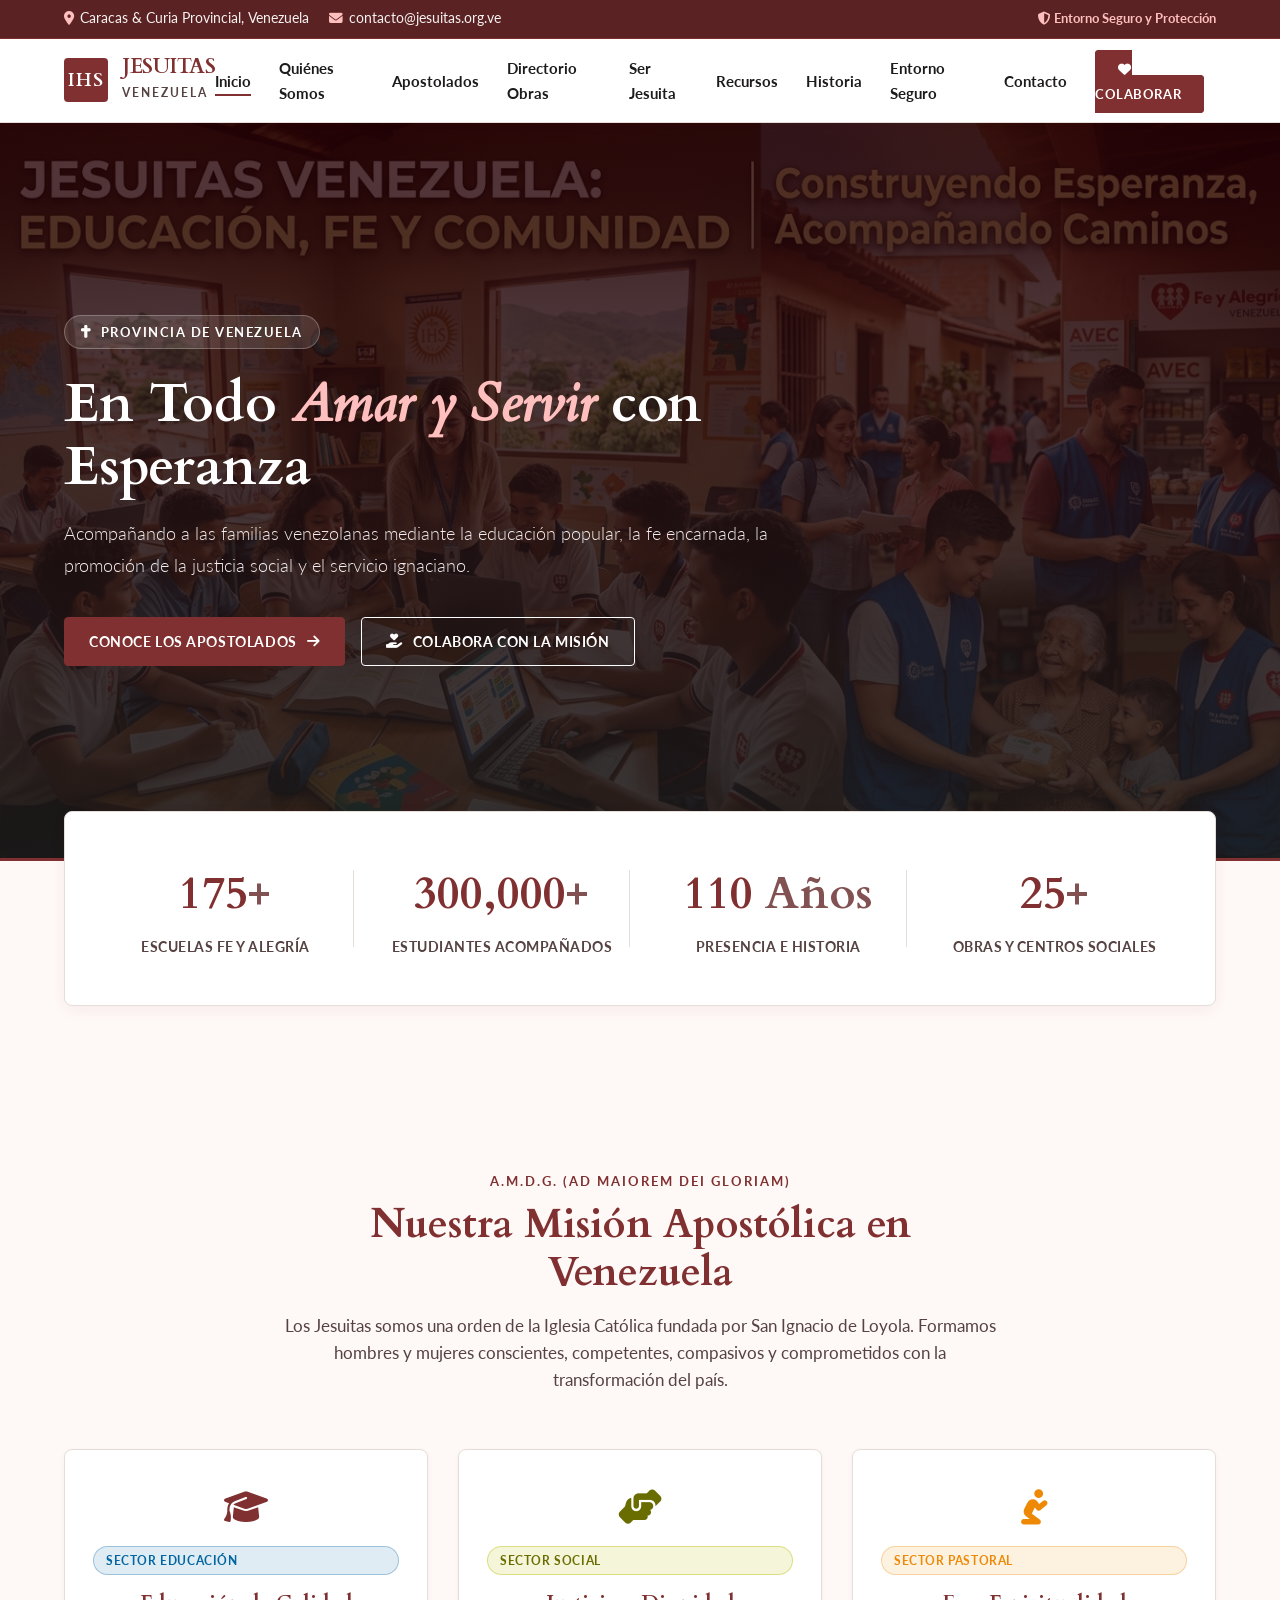
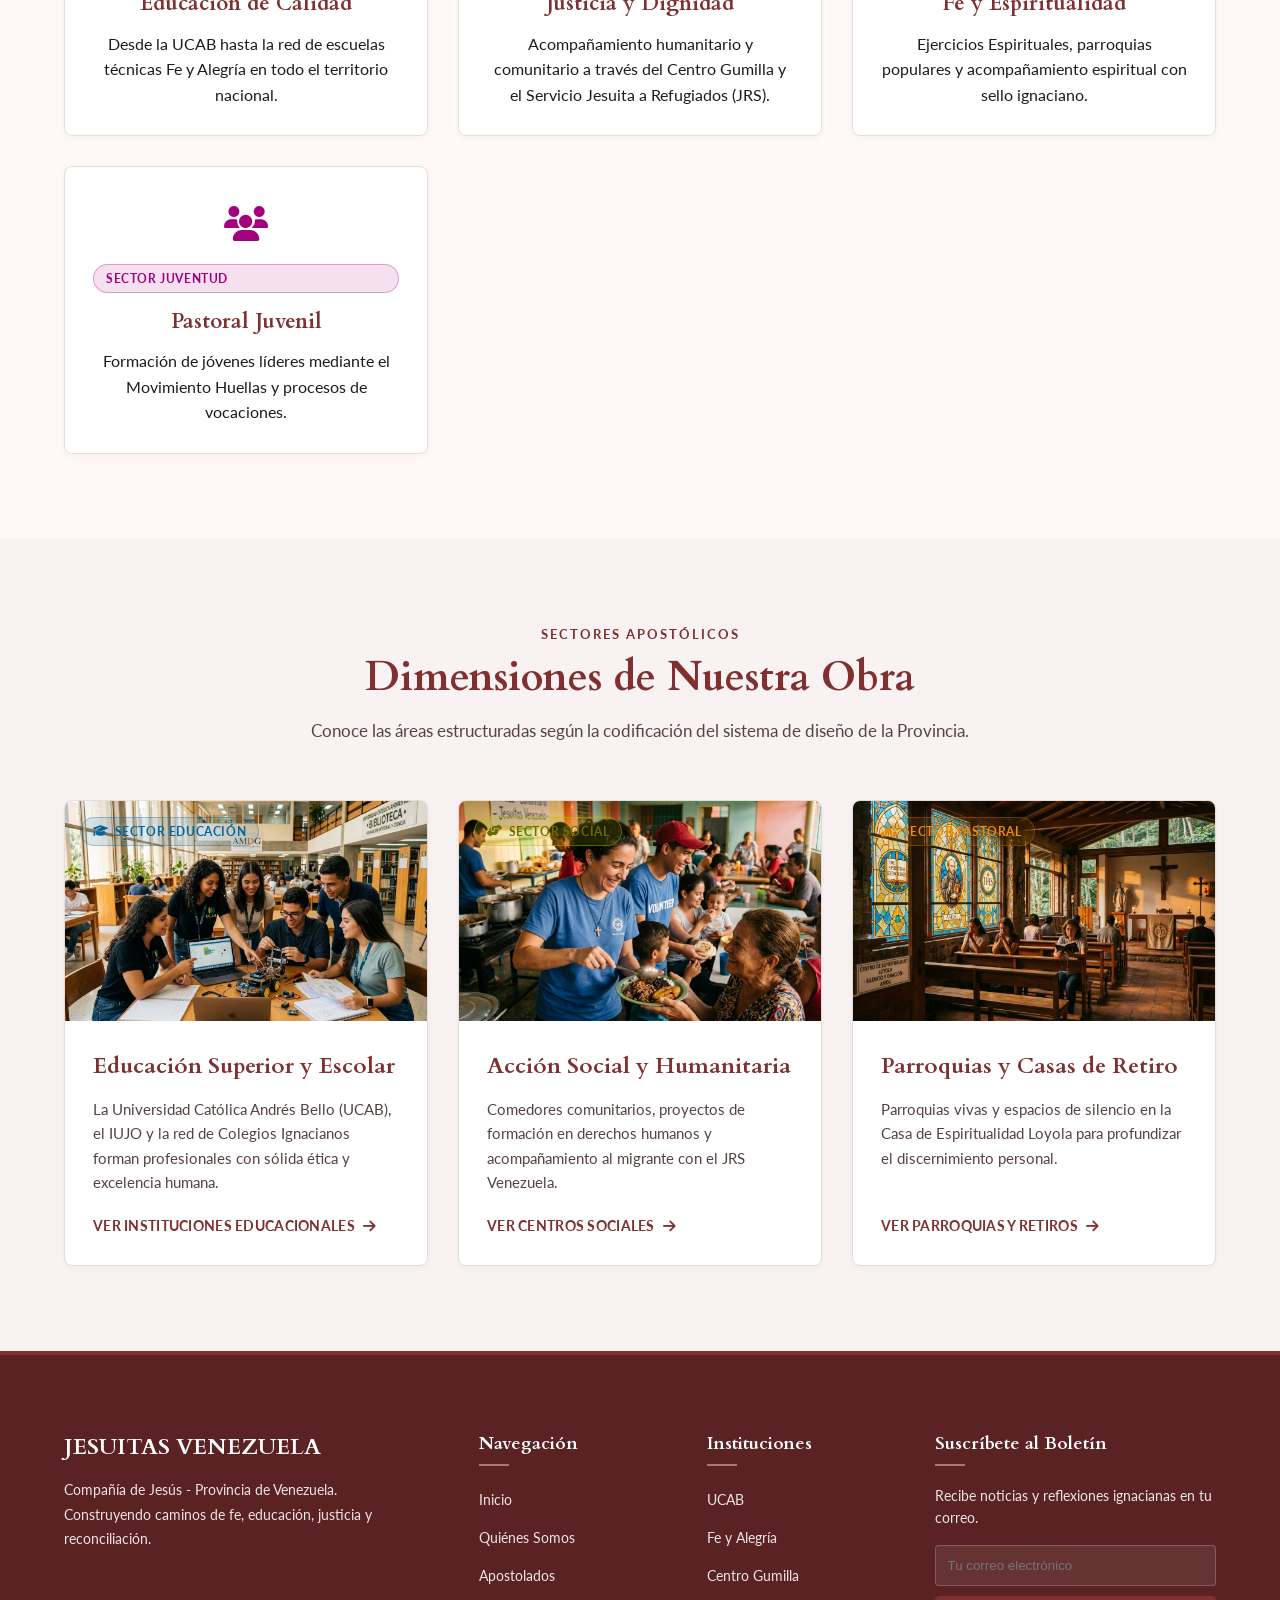
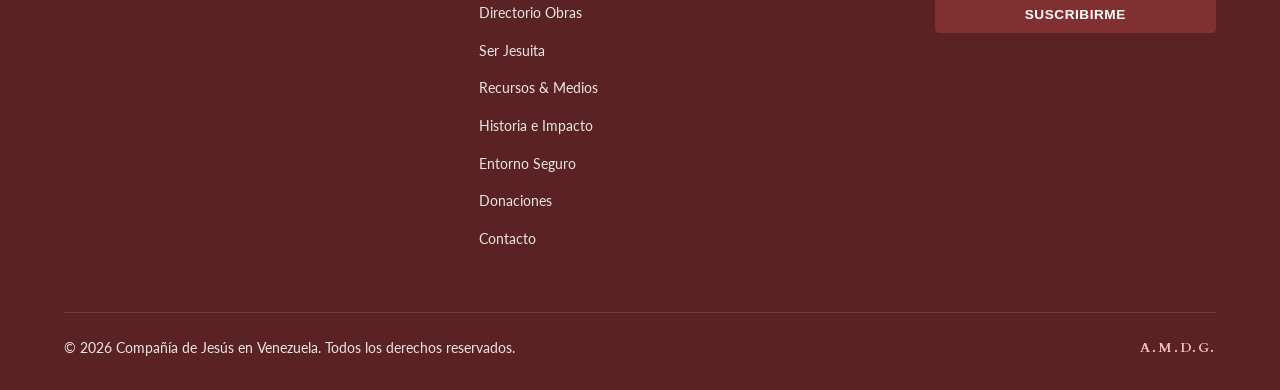
==== commit 4df94312: "Add Proteccion de Menores y Entorno Seguro page (9th page) and update site navigation" ====
--- a/index.html
+++ b/index.html
@@ -5,16 +5,11 @@
   <meta name="viewport" content="width=device-width, initial-scale=1.0">
   <title>Jesuitas Venezuela | En Todo Amar y Servir</title>
   <meta name="description" content="Propuesta oficial de rediseño web para la Compañía de Jesús en Venezuela basada en el sistema de diseño Stitch (Sober Dignity & Apostolic Service).">
-  
-  <!-- Font Awesome Icons -->
   <link rel="stylesheet" href="https://cdnjs.cloudflare.com/ajax/libs/font-awesome/6.5.1/css/all.min.css">
-  
-  <!-- Custom Styles (Stitch Design System) -->
   <link rel="stylesheet" href="styles.css">
 </head>
 <body>
 
-  <!-- Stitch Announcement Bar -->
   <div class="top-bar">
     <div class="container">
       <div class="top-info">
@@ -22,16 +17,11 @@
         <span><i class="fas fa-envelope" style="color: var(--secondary-container);"></i> contacto@jesuitas.org.ve</span>
       </div>
       <div class="top-actions">
-        <span>Red Apostólica:</span>
-        <a href="#" aria-label="Facebook"><i class="fab fa-facebook-f"></i></a>
-        <a href="#" aria-label="Twitter"><i class="fab fa-x-twitter"></i></a>
-        <a href="#" aria-label="Instagram"><i class="fab fa-instagram"></i></a>
-        <a href="#" aria-label="YouTube"><i class="fab fa-youtube"></i></a>
+        <a href="proteccion-menores.html" style="color: var(--secondary-container); font-weight: 700; font-size: 0.82rem;"><i class="fas fa-shield-alt"></i> Entorno Seguro y Protección</a>
       </div>
     </div>
   </div>
 
-  <!-- Stitch Header Navigation -->
   <header class="header">
     <div class="container">
       <nav class="navbar">
@@ -51,6 +41,7 @@
           <li><a href="ser-jesuita.html">Ser Jesuita</a></li>
           <li><a href="recursos.html">Recursos</a></li>
           <li><a href="historia-impacto.html">Historia</a></li>
+          <li><a href="proteccion-menores.html">Entorno Seguro</a></li>
           <li><a href="contacto.html">Contacto</a></li>
           <li><a href="donar.html" class="btn-donate-nav"><i class="fas fa-heart"></i> Colaborar</a></li>
         </ul>
@@ -62,7 +53,6 @@
     </div>
   </header>
 
-  <!-- Stitch Hero Section -->
   <section class="hero-section" id="inicio">
     <div class="container">
       <div class="hero-content">
@@ -85,7 +75,6 @@
     </div>
   </section>
 
-  <!-- Stitch Stats Component -->
   <div class="container">
     <section class="stats-section">
       <div class="stats-grid">
@@ -109,7 +98,6 @@
     </section>
   </div>
 
-  <!-- Stitch Quiénes Somos / Identidad Ignaciana -->
   <section class="section" id="quienes-somos">
     <div class="container">
       <div class="section-header">
@@ -160,7 +148,6 @@
     </div>
   </section>
 
-  <!-- Stitch Apostolados Principales (Cards Grid) -->
   <section class="section" id="obras" style="background-color: var(--surface-container-low);">
     <div class="container">
       <div class="section-header">
@@ -170,7 +157,6 @@
       </div>
 
       <div class="obras-grid">
-        <!-- Card 1 - Educación -->
         <article class="obra-card">
           <div class="obra-img-wrapper">
             <div class="obra-category-tag">
@@ -185,7 +171,6 @@
           </div>
         </article>
 
-        <!-- Card 2 - Social -->
         <article class="obra-card">
           <div class="obra-img-wrapper">
             <div class="obra-category-tag">
@@ -200,7 +185,6 @@
           </div>
         </article>
 
-        <!-- Card 3 - Pastoral -->
         <article class="obra-card">
           <div class="obra-img-wrapper">
             <div class="obra-category-tag">
@@ -218,157 +202,6 @@
     </div>
   </section>
 
-  <!-- Stitch Directory Search Section -->
-  <section class="section directory-section" id="directorio">
-    <div class="container">
-      <div class="section-header">
-        <span class="subtitle-badge">Buscador Nacional</span>
-        <h2 class="section-title">Directorio de Obras e Instituciones</h2>
-        <p class="section-description">Filtra las obras e instituciones jesuitas según región y sector apostólico en Venezuela.</p>
-      </div>
-
-      <!-- Controls & Filters -->
-      <div class="directory-controls">
-        <div class="search-box">
-          <i class="fas fa-search"></i>
-          <input type="text" id="directorySearch" placeholder="Buscar por nombre, palabra clave o ciudad (ej. UCAB, Caracas, Fe y Alegría)...">
-        </div>
-
-        <select id="directoryCategory" class="filter-select">
-          <option value="all">Todos los Sectores Apostólicos</option>
-          <option value="educacion">Sector Educación / Fe y Alegría</option>
-          <option value="colegios">Colegios Ignacianos</option>
-          <option value="parroquias">Sector Pastoral / Parroquias</option>
-          <option value="social">Sector Social / JRS</option>
-          <option value="espiritualidad">Casas de Retiro</option>
-          <option value="pastoral">Movimiento Juvenil</option>
-        </select>
-
-        <select id="directoryState" class="filter-select">
-          <option value="all">Todos los Estados</option>
-          <option value="Caracas">Caracas (Distrito Capital)</option>
-          <option value="Bolívar">Bolívar (Guayana)</option>
-          <option value="Zulia">Zulia</option>
-          <option value="Lara">Lara</option>
-          <option value="Miranda">Miranda</option>
-          <option value="Táchira">Táchira</option>
-        </select>
-      </div>
-
-      <!-- Results Grid -->
-      <div class="directory-results" id="directoryResults">
-        <!-- Dynamic JS -->
-      </div>
-    </div>
-  </section>
-
-  <!-- Stitch News & Events -->
-  <section class="section" id="noticias">
-    <div class="container">
-      <div class="section-header">
-        <span class="subtitle-badge">Actualidad Ignaciana</span>
-        <h2 class="section-title">Noticias y Próximos Eventos</h2>
-        <p class="section-description">Acontecimientos, comunicados e iniciativas de la Provincia Jesuita de Venezuela.</p>
-      </div>
-
-      <div class="news-events-grid">
-        <!-- News Column -->
-        <div>
-          <article class="news-card-featured">
-            <div style="padding: 24px;">
-              <div class="news-meta">
-                <span><i class="far fa-calendar-alt"></i> 5 de Octubre, 2026</span>
-                <span><i class="far fa-folder"></i> Comunicación Institucional</span>
-              </div>
-              <h3 style="font-size: 1.5rem; margin-bottom: 12px;">
-                Provincia de Venezuela renueva su compromiso con el acompañamiento a las escuelas de Fe y Alegría
-              </h3>
-              <p style="color: var(--text-muted); margin-bottom: 18px;">
-                En una asamblea conjunta en Caracas, educadores y jesuitas trazaron las líneas estratégicas para fortalecer el alcance tecnológico y la excelencia académica en comunidades vulnerables.
-              </p>
-              <button class="btn-primary" style="padding: 8px 20px; font-size: 0.85rem;" onclick="openModalWithContent('Acompañamiento a Fe y Alegría', '<p>En el marco del compromiso renovado de la Compañía de Jesús en Venezuela con la educación popular, se celebró en Caracas la jornada anual de planificación. Con más de 175 escuelas en todo el país, Fe y Alegría continúa respondiendo a los desafíos del contexto nacional con resiliencia, educación digital y nutrición escolar.</p>')">
-                Leer noticia completa
-              </button>
-            </div>
-          </article>
-        </div>
-
-        <!-- Agenda Column -->
-        <div>
-          <h3 style="margin-bottom: 20px; font-size: 1.3rem; border-bottom: 2px solid var(--primary-sanguine); padding-bottom: 8px;">
-            Agenda de Eventos
-          </h3>
-
-          <div class="event-card">
-            <div class="event-date-box">
-              <div class="day">15</div>
-              <div class="month">OCT</div>
-            </div>
-            <div class="event-info">
-              <h4>Retiro de Iniciación Ignaciana</h4>
-              <p><i class="fas fa-clock"></i> 8:00 AM - Casa Loyola, Los Teques</p>
-            </div>
-          </div>
-
-          <div class="event-card">
-            <div class="event-date-box">
-              <div class="day">22</div>
-              <div class="month">OCT</div>
-            </div>
-            <div class="event-info">
-              <h4>Foro: Juventud y Educación en Venezuela</h4>
-              <p><i class="fas fa-clock"></i> 9:30 AM - Aula Magna UCAB Montalbán</p>
-            </div>
-          </div>
-
-          <div style="background: var(--surface-container-low); padding: 20px; border-radius: var(--radius-md); margin-top: 24px; text-align: center; border: 1px solid var(--border-subtle);">
-            <h4 style="margin-bottom: 8px;">¿Deseas inscribirte en algún evento?</h4>
-            <p style="font-size: 0.85rem; color: var(--text-muted); margin-bottom: 12px;">Escríbenos directamente a nuestra secretaría pastoral.</p>
-            <a href="contacto.html" class="btn-primary" style="width: 100%; justify-content: center; font-size: 0.85rem;">
-              Contactar Secretaría
-            </a>
-          </div>
-        </div>
-      </div>
-    </div>
-  </section>
-
-  <!-- Stitch Donation Banner Component -->
-  <section class="section" id="donar" style="padding-top: 0;">
-    <div class="container">
-      <div class="donation-banner">
-        <div class="donation-banner-grid">
-          <div>
-            <span style="color: var(--secondary-container); text-transform: uppercase; font-weight: 700; letter-spacing: 1.5px; font-size: 0.82rem;">Tu generosidad transforma vidas</span>
-            <h2 style="font-size: 2.3rem; color: #FFFFFF; margin: 12px 0 20px 0; font-family: var(--font-serif);">Apoya la Misión de los Jesuitas en Venezuela</h2>
-            <p style="color: var(--surface-container-low); line-height: 1.7; margin-bottom: 24px;">
-              Cada aporte nos permite sostener becas para estudiantes en Fe y Alegría y la UCAB, ofrecer platos de comida en comedores populares y respaldar los programas comunitarios.
-            </p>
-          </div>
-
-          <div class="donation-box">
-            <h3 style="color: #FFFFFF; font-size: 1.3rem; margin-bottom: 15px; text-align: center; font-family: var(--font-serif);">Haz tu Donativo</h3>
-            
-            <label style="font-size: 0.85rem; color: var(--surface-container);">Selecciona o escribe el monto (USD / Bs):</label>
-            <div class="amount-options">
-              <button class="amount-btn active" data-val="10">$10</button>
-              <button class="amount-btn" data-val="25">$25</button>
-              <button class="amount-btn" data-val="50">$50</button>
-              <button class="amount-btn" data-val="100">$100</button>
-            </div>
-
-            <input type="number" id="customAmount" value="10" placeholder="Monto personalizado" style="width: 100%; padding: 12px; border-radius: var(--radius-sm); border: 1px solid rgba(255, 255, 255, 0.3); background: rgba(255, 255, 255, 0.12); color: #FFFFFF; margin-bottom: 20px; font-size: 1.1rem; font-weight: 700; text-align: center;">
-
-            <a href="donar.html" class="btn-primary" style="width: 100%; justify-content: center; font-size: 0.9rem; background-color: #FFFFFF; color: var(--primary-sanguine); border-color: #FFFFFF;">
-              <i class="fas fa-credit-card"></i> Ir a Portal de Donaciones
-            </a>
-          </div>
-        </div>
-      </div>
-    </div>
-  </section>
-
-  <!-- Stitch Footer Component -->
   <footer class="footer">
     <div class="container">
       <div class="footer-grid">
@@ -390,6 +223,7 @@
             <li><a href="ser-jesuita.html">Ser Jesuita</a></li>
             <li><a href="recursos.html">Recursos & Medios</a></li>
             <li><a href="historia-impacto.html">Historia e Impacto</a></li>
+            <li><a href="proteccion-menores.html">Entorno Seguro</a></li>
             <li><a href="donar.html">Donaciones</a></li>
             <li><a href="contacto.html">Contacto</a></li>
           </ul>
@@ -401,7 +235,6 @@
             <li><a href="https://www.ucab.edu.ve" target="_blank" rel="noopener">UCAB</a></li>
             <li><a href="https://www.feyalegria.org/venezuela" target="_blank" rel="noopener">Fe y Alegría</a></li>
             <li><a href="https://www.gumilla.org" target="_blank" rel="noopener">Centro Gumilla</a></li>
-            <li><a href="https://sanignacio.edu.ve" target="_blank" rel="noopener">Colegio San Ignacio</a></li>
           </ul>
         </div>
 
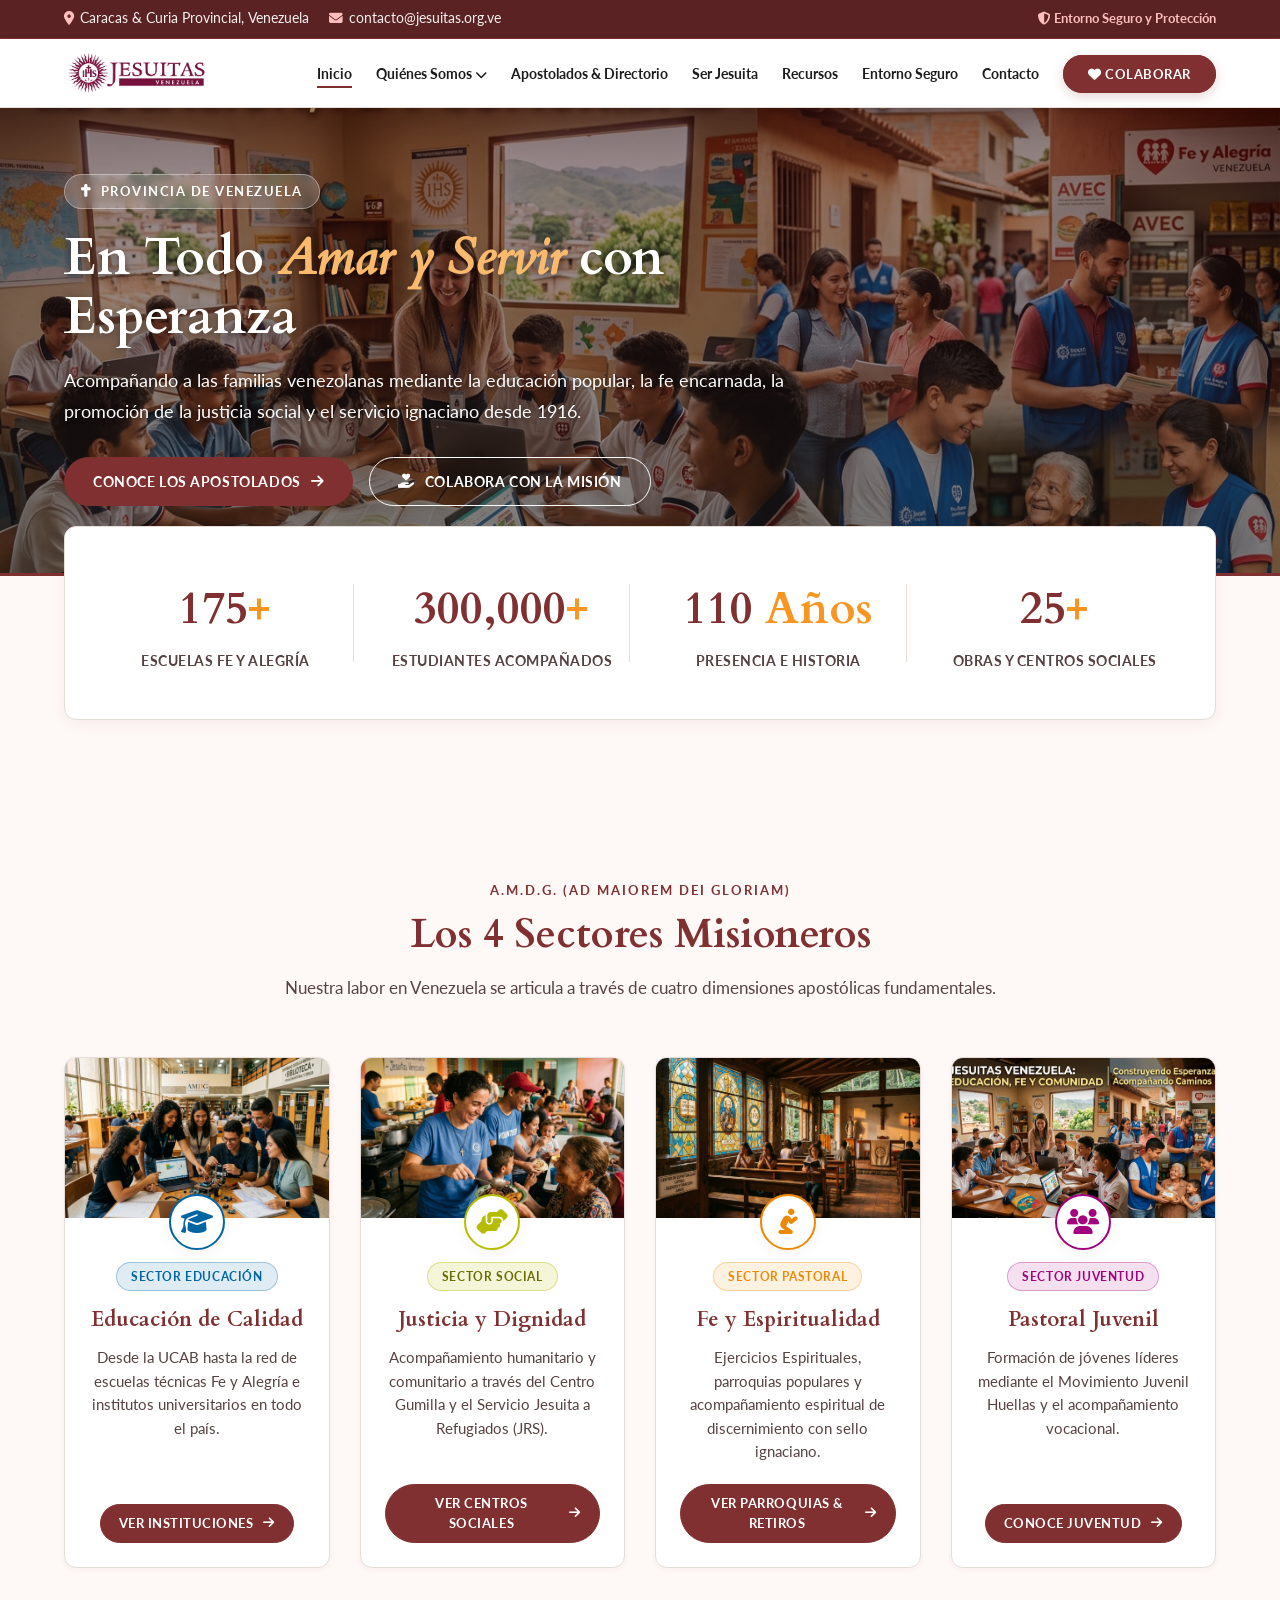
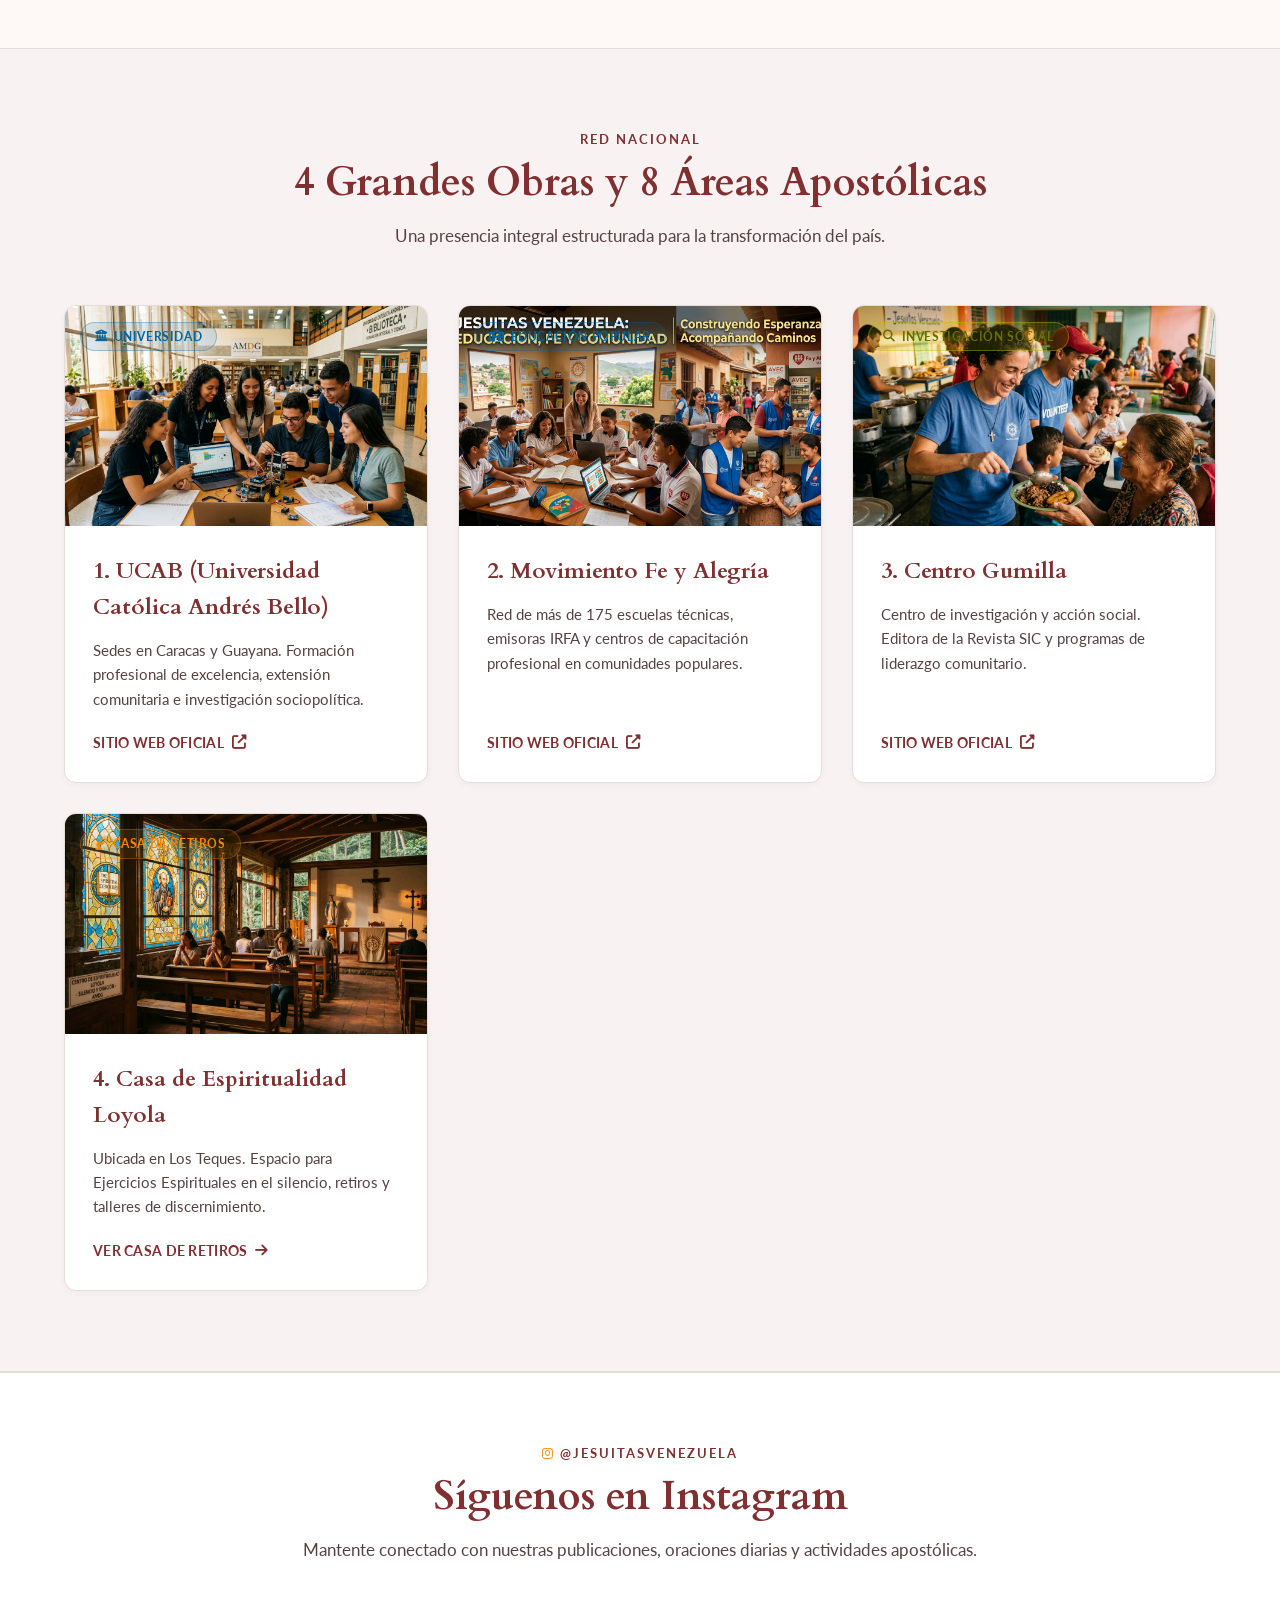
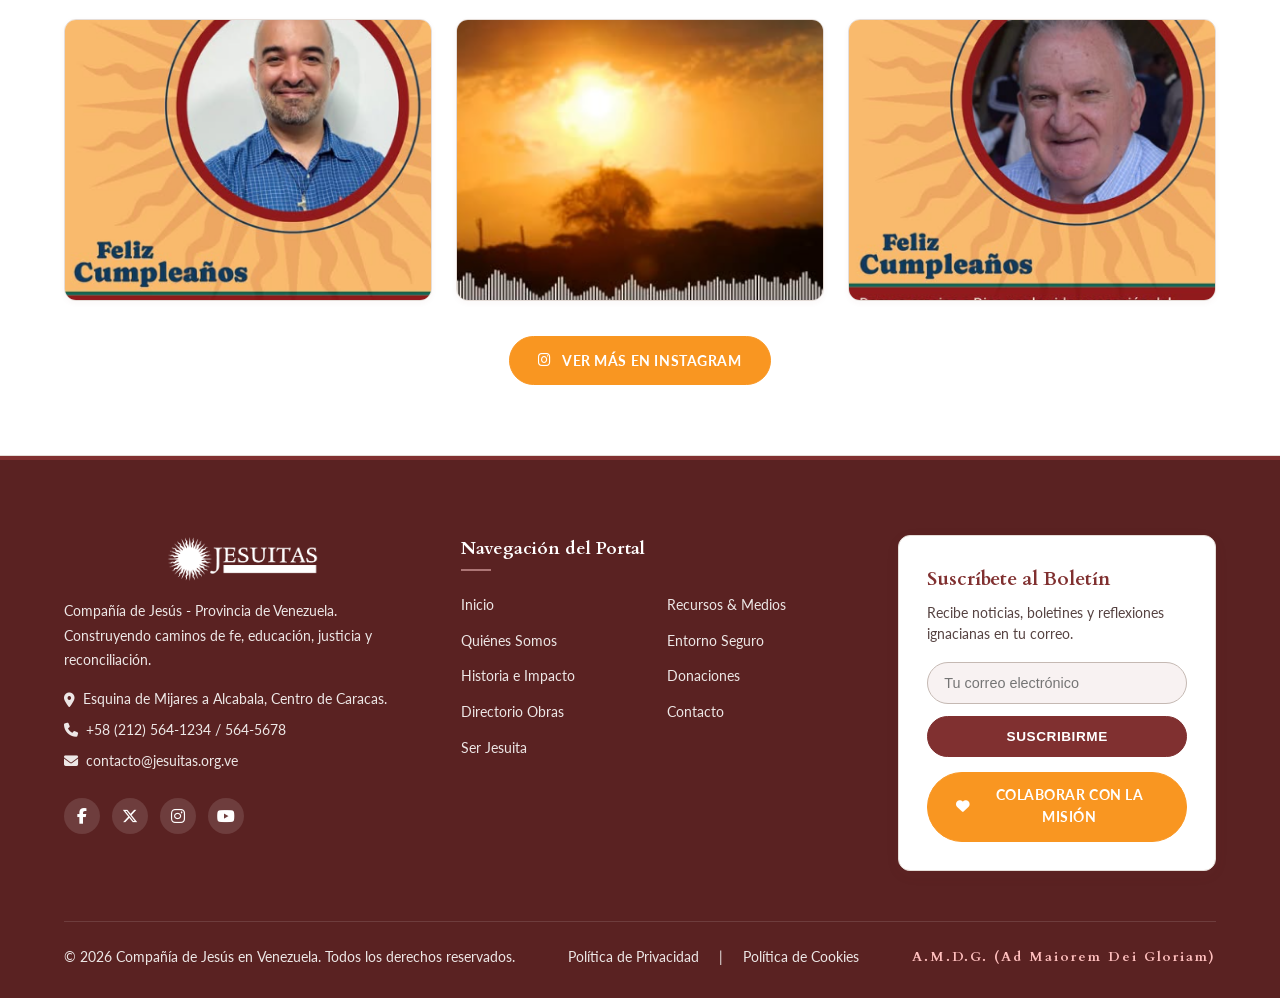
==== commit 368c8f2a: "Implement 10 requested design refinements, Instagram feed, submenus, legal pages, and footer redesig" ====
--- a/index.html
+++ b/index.html
@@ -4,12 +4,13 @@
   <meta charset="UTF-8">
   <meta name="viewport" content="width=device-width, initial-scale=1.0">
   <title>Jesuitas Venezuela | En Todo Amar y Servir</title>
-  <meta name="description" content="Propuesta oficial de rediseño web para la Compañía de Jesús en Venezuela basada en el sistema de diseño Stitch (Sober Dignity & Apostolic Service).">
+  <meta name="description" content="Portal oficial de la Compañía de Jesús en Venezuela. Educación, Fe, Justicia Social, Entorno Seguro y Juventud.">
   <link rel="stylesheet" href="https://cdnjs.cloudflare.com/ajax/libs/font-awesome/6.5.1/css/all.min.css">
   <link rel="stylesheet" href="styles.css">
 </head>
 <body>
 
+  <!-- Top Announcement Bar -->
   <div class="top-bar">
     <div class="container">
       <div class="top-info">
@@ -22,25 +23,26 @@
     </div>
   </div>
 
+  <!-- Header Navigation with Official Logo & Dropdown -->
   <header class="header">
     <div class="container">
       <nav class="navbar">
         <a href="index.html" class="brand-logo">
-          <div class="brand-symbol">IHS</div>
-          <div class="brand-text">
-            <h1>JESUITAS</h1>
-            <span>VENEZUELA</span>
-          </div>
+          <img src="images/Jesuitas_Venezuela_id68woPJPy_1.png" alt="Jesuitas Venezuela" class="brand-logo-img">
         </a>
 
         <ul class="nav-links" id="navLinks">
           <li><a href="index.html" class="active">Inicio</a></li>
-          <li><a href="quienes-somos.html">Quiénes Somos</a></li>
-          <li><a href="index.html#obras">Apostolados</a></li>
-          <li><a href="directorio.html">Directorio Obras</a></li>
+          <li class="dropdown">
+            <a href="quienes-somos.html">Quiénes Somos <i class="fas fa-chevron-down" style="font-size: 0.75rem;"></i></a>
+            <ul class="dropdown-menu">
+              <li><a href="quienes-somos.html">Identidad y Carisma</a></li>
+              <li><a href="historia-impacto.html">Historia e Impacto (1916-2026)</a></li>
+            </ul>
+          </li>
+          <li><a href="directorio.html">Apostolados & Directorio</a></li>
           <li><a href="ser-jesuita.html">Ser Jesuita</a></li>
           <li><a href="recursos.html">Recursos</a></li>
-          <li><a href="historia-impacto.html">Historia</a></li>
           <li><a href="proteccion-menores.html">Entorno Seguro</a></li>
           <li><a href="contacto.html">Contacto</a></li>
           <li><a href="donar.html" class="btn-donate-nav"><i class="fas fa-heart"></i> Colaborar</a></li>
@@ -53,6 +55,7 @@
     </div>
   </header>
 
+  <!-- Hero Section with Lighter Transparency -->
   <section class="hero-section" id="inicio">
     <div class="container">
       <div class="hero-content">
@@ -61,10 +64,10 @@
         </div>
         <h1 class="hero-title">En Todo <span>Amar y Servir</span> con Esperanza</h1>
         <p class="hero-description">
-          Acompañando a las familias venezolanas mediante la educación popular, la fe encarnada, la promoción de la justicia social y el servicio ignaciano.
+          Acompañando a las familias venezolanas mediante la educación popular, la fe encarnada, la promoción de la justicia social y el servicio ignaciano desde 1916.
         </p>
         <div class="hero-cta-group">
-          <a href="#obras" class="btn-primary">
+          <a href="directorio.html" class="btn-primary">
             Conoce los Apostolados <i class="fas fa-arrow-right"></i>
           </a>
           <a href="donar.html" class="btn-secondary">
@@ -75,6 +78,7 @@
     </div>
   </section>
 
+  <!-- Stats Section -->
   <div class="container">
     <section class="stats-section">
       <div class="stats-grid">
@@ -98,161 +102,265 @@
     </section>
   </div>
 
-  <section class="section" id="quienes-somos">
+  <!-- Sectores Apostólicos (Tarjetas centradas con Banners superiores) -->
+  <section class="section" id="sectores">
     <div class="container">
       <div class="section-header">
         <span class="subtitle-badge">A.M.D.G. (Ad Maiorem Dei Gloriam)</span>
-        <h2 class="section-title">Nuestra Misión Apostólica en Venezuela</h2>
+        <h2 class="section-title">Los 4 Sectores Misioneros</h2>
         <p class="section-description">
-          Los Jesuitas somos una orden de la Iglesia Católica fundada por San Ignacio de Loyola. Formamos hombres y mujeres conscientes, competentes, compasivos y comprometidos con la transformación del país.
+          Nuestra labor en Venezuela se articula a través de cuatro dimensiones apostólicas fundamentales.
         </p>
       </div>
 
-      <div class="obras-grid" style="grid-template-columns: repeat(auto-fit, minmax(270px, 1fr));">
-        <div class="obra-card" style="padding: 28px; text-align: center;">
-          <div style="font-size: 2.2rem; color: var(--primary-sanguine); margin-bottom: 12px;">
-            <i class="fas fa-graduation-cap"></i>
-          </div>
-          <span class="sector-chip educacion" style="margin-bottom: 12px;">Sector Educación</span>
-          <h3 style="margin-bottom: 10px; font-size: 1.3rem;">Educación de Calidad</h3>
-          <p>Desde la UCAB hasta la red de escuelas técnicas Fe y Alegría en todo el territorio nacional.</p>
-        </div>
-
-        <div class="obra-card" style="padding: 28px; text-align: center;">
-          <div style="font-size: 2.2rem; color: #696D00; margin-bottom: 12px;">
-            <i class="fas fa-hands-helping"></i>
-          </div>
-          <span class="sector-chip social" style="margin-bottom: 12px;">Sector Social</span>
-          <h3 style="margin-bottom: 10px; font-size: 1.3rem;">Justicia y Dignidad</h3>
-          <p>Acompañamiento humanitario y comunitario a través del Centro Gumilla y el Servicio Jesuita a Refugiados (JRS).</p>
-        </div>
-
-        <div class="obra-card" style="padding: 28px; text-align: center;">
-          <div style="font-size: 2.2rem; color: var(--sector-pastoral); margin-bottom: 12px;">
-            <i class="fas fa-pray"></i>
-          </div>
-          <span class="sector-chip pastoral" style="margin-bottom: 12px;">Sector Pastoral</span>
-          <h3 style="margin-bottom: 10px; font-size: 1.3rem;">Fe y Espiritualidad</h3>
-          <p>Ejercicios Espirituales, parroquias populares y acompañamiento espiritual con sello ignaciano.</p>
-        </div>
-
-        <div class="obra-card" style="padding: 28px; text-align: center;">
-          <div style="font-size: 2.2rem; color: var(--sector-juventud); margin-bottom: 12px;">
-            <i class="fas fa-users"></i>
-          </div>
-          <span class="sector-chip juventud" style="margin-bottom: 12px;">Sector Juventud</span>
-          <h3 style="margin-bottom: 10px; font-size: 1.3rem;">Pastoral Juvenil</h3>
-          <p>Formación de jóvenes líderes mediante el Movimiento Huellas y procesos de vocaciones.</p>
-        </div>
+      <div class="obras-grid" style="grid-template-columns: repeat(auto-fit, minmax(260px, 1fr));">
+        <!-- Sector Educación -->
+        <article class="sector-card-banner">
+          <img src="images/obra_educacion.jpg" alt="Sector Educación" class="sector-banner-img">
+          <div class="sector-card-body">
+            <div class="sector-icon-box educacion">
+              <i class="fas fa-graduation-cap"></i>
+            </div>
+            <span class="sector-chip educacion" style="margin-bottom: 12px;">Sector Educación</span>
+            <h3>Educación de Calidad</h3>
+            <p>Desde la UCAB hasta la red de escuelas técnicas Fe y Alegría e institutos universitarios en todo el país.</p>
+            <a href="directorio.html?cat=educacion" class="btn-primary" style="font-size: 0.8rem; padding: 8px 18px;">
+              Ver Instituciones <i class="fas fa-arrow-right"></i>
+            </a>
+          </div>
+        </article>
+
+        <!-- Sector Social -->
+        <article class="sector-card-banner">
+          <img src="images/obra_social.jpg" alt="Sector Social" class="sector-banner-img">
+          <div class="sector-card-body">
+            <div class="sector-icon-box social">
+              <i class="fas fa-hands-helping"></i>
+            </div>
+            <span class="sector-chip social" style="margin-bottom: 12px;">Sector Social</span>
+            <h3>Justicia y Dignidad</h3>
+            <p>Acompañamiento humanitario y comunitario a través del Centro Gumilla y el Servicio Jesuita a Refugiados (JRS).</p>
+            <a href="directorio.html?cat=social" class="btn-primary" style="font-size: 0.8rem; padding: 8px 18px;">
+              Ver Centros Sociales <i class="fas fa-arrow-right"></i>
+            </a>
+          </div>
+        </article>
+
+        <!-- Sector Pastoral -->
+        <article class="sector-card-banner">
+          <img src="images/obra_espiritualidad.jpg" alt="Sector Pastoral" class="sector-banner-img">
+          <div class="sector-card-body">
+            <div class="sector-icon-box pastoral">
+              <i class="fas fa-pray"></i>
+            </div>
+            <span class="sector-chip pastoral" style="margin-bottom: 12px;">Sector Pastoral</span>
+            <h3>Fe y Espiritualidad</h3>
+            <p>Ejercicios Espirituales, parroquias populares y acompañamiento espiritual de discernimiento con sello ignaciano.</p>
+            <a href="directorio.html?cat=espiritualidad" class="btn-primary" style="font-size: 0.8rem; padding: 8px 18px;">
+              Ver Parroquias & Retiros <i class="fas fa-arrow-right"></i>
+            </a>
+          </div>
+        </article>
+
+        <!-- Sector Juventud -->
+        <article class="sector-card-banner">
+          <img src="images/hero_banner.jpg" alt="Sector Juventud" class="sector-banner-img">
+          <div class="sector-card-body">
+            <div class="sector-icon-box juventud">
+              <i class="fas fa-users"></i>
+            </div>
+            <span class="sector-chip juventud" style="margin-bottom: 12px;">Sector Juventud</span>
+            <h3>Pastoral Juvenil</h3>
+            <p>Formación de jóvenes líderes mediante el Movimiento Juvenil Huellas y el acompañamiento vocacional.</p>
+            <a href="ser-jesuita.html" class="btn-primary" style="font-size: 0.8rem; padding: 8px 18px;">
+              Conoce Juventud <i class="fas fa-arrow-right"></i>
+            </a>
+          </div>
+        </article>
       </div>
     </div>
   </section>
 
-  <section class="section" id="obras" style="background-color: var(--surface-container-low);">
+  <!-- Detalle de 4 Obras y 8 Áreas Apostólicas (Grid Interactivo de Obras) -->
+  <section class="section" id="obras" style="background-color: var(--surface-container-low); border-top: 1px solid var(--border-subtle); border-bottom: 1px solid var(--border-subtle);">
     <div class="container">
       <div class="section-header">
-        <span class="subtitle-badge">Sectores Apostólicos</span>
-        <h2 class="section-title">Dimensiones de Nuestra Obra</h2>
-        <p class="section-description">Conoce las áreas estructuradas según la codificación del sistema de diseño de la Provincia.</p>
+        <span class="subtitle-badge">Red Nacional</span>
+        <h2 class="section-title">4 Grandes Obras y 8 Áreas Apostólicas</h2>
+        <p class="section-description">Una presencia integral estructurada para la transformación del país.</p>
       </div>
 
       <div class="obras-grid">
         <article class="obra-card">
           <div class="obra-img-wrapper">
-            <div class="obra-category-tag">
-              <span class="sector-chip educacion"><i class="fas fa-graduation-cap"></i> Sector Educación</span>
-            </div>
-            <img src="images/obra_educacion.jpg" alt="Educación Jesuita en Venezuela">
+            <div class="obra-category-tag"><span class="sector-chip educacion"><i class="fas fa-university"></i> Universidad</span></div>
+            <img src="images/obra_educacion.jpg" alt="UCAB">
           </div>
           <div class="obra-body">
-            <h3>Educación Superior y Escolar</h3>
-            <p>La Universidad Católica Andrés Bello (UCAB), el IUJO y la red de Colegios Ignacianos forman profesionales con sólida ética y excelencia humana.</p>
-            <a href="directorio.html" class="obra-link">Ver instituciones educacionales <i class="fas fa-arrow-right"></i></a>
+            <h3>1. UCAB (Universidad Católica Andrés Bello)</h3>
+            <p>Sedes en Caracas y Guayana. Formación profesional de excelencia, extensión comunitaria e investigación sociopolítica.</p>
+            <a href="https://www.ucab.edu.ve" target="_blank" class="obra-link">Sitio Web Oficial <i class="fas fa-external-link-alt"></i></a>
           </div>
         </article>
 
         <article class="obra-card">
           <div class="obra-img-wrapper">
-            <div class="obra-category-tag">
-              <span class="sector-chip social"><i class="fas fa-hands-helping"></i> Sector Social</span>
-            </div>
-            <img src="images/obra_social.jpg" alt="Acción Social Jesuita">
+            <div class="obra-category-tag"><span class="sector-chip educacion"><i class="fas fa-school"></i> Educación Popular</span></div>
+            <img src="images/hero_banner.jpg" alt="Fe y Alegría">
           </div>
           <div class="obra-body">
-            <h3>Acción Social y Humanitaria</h3>
-            <p>Comedores comunitarios, proyectos de formación en derechos humanos y acompañamiento al migrante con el JRS Venezuela.</p>
-            <a href="directorio.html" class="obra-link">Ver centros sociales <i class="fas fa-arrow-right"></i></a>
+            <h3>2. Movimiento Fe y Alegría</h3>
+            <p>Red de más de 175 escuelas técnicas, emisoras IRFA y centros de capacitación profesional en comunidades populares.</p>
+            <a href="https://www.feyalegria.org/venezuela" target="_blank" class="obra-link">Sitio Web Oficial <i class="fas fa-external-link-alt"></i></a>
           </div>
         </article>
 
         <article class="obra-card">
           <div class="obra-img-wrapper">
-            <div class="obra-category-tag">
-              <span class="sector-chip pastoral"><i class="fas fa-church"></i> Sector Pastoral</span>
-            </div>
-            <img src="images/obra_espiritualidad.jpg" alt="Espiritualidad Ignaciana">
+            <div class="obra-category-tag"><span class="sector-chip social"><i class="fas fa-search"></i> Investigación Social</span></div>
+            <img src="images/obra_social.jpg" alt="Centro Gumilla">
           </div>
           <div class="obra-body">
-            <h3>Parroquias y Casas de Retiro</h3>
-            <p>Parroquias vivas y espacios de silencio en la Casa de Espiritualidad Loyola para profundizar el discernimiento personal.</p>
-            <a href="directorio.html" class="obra-link">Ver parroquias y retiros <i class="fas fa-arrow-right"></i></a>
+            <h3>3. Centro Gumilla</h3>
+            <p>Centro de investigación y acción social. Editora de la Revista SIC y programas de liderazgo comunitario.</p>
+            <a href="https://www.gumilla.org" target="_blank" class="obra-link">Sitio Web Oficial <i class="fas fa-external-link-alt"></i></a>
+          </div>
+        </article>
+
+        <article class="obra-card">
+          <div class="obra-img-wrapper">
+            <div class="obra-category-tag"><span class="sector-chip pastoral"><i class="fas fa-pray"></i> Casa de Retiros</span></div>
+            <img src="images/obra_espiritualidad.jpg" alt="Casa Loyola">
+          </div>
+          <div class="obra-body">
+            <h3>4. Casa de Espiritualidad Loyola</h3>
+            <p>Ubicada en Los Teques. Espacio para Ejercicios Espirituales en el silencio, retiros y talleres de discernimiento.</p>
+            <a href="directorio.html" class="obra-link">Ver Casa de Retiros <i class="fas fa-arrow-right"></i></a>
           </div>
         </article>
       </div>
     </div>
   </section>
 
+  <!-- Feed de Instagram Integrado (Simulado con imágenes del usuario) -->
+  <section class="instagram-section">
+    <div class="container">
+      <div class="section-header">
+        <span class="subtitle-badge"><i class="fab fa-instagram" style="color: var(--accent-orange);"></i> @jesuitasvenezuela</span>
+        <h2 class="section-title">Síguenos en Instagram</h2>
+        <p class="section-description">Mantente conectado con nuestras publicaciones, oraciones diarias y actividades apostólicas.</p>
+      </div>
+
+      <div class="instagram-feed-grid">
+        <article class="ig-card">
+          <img src="images/ig1.png" alt="Publicación Instagram Jesuitas Venezuela 1">
+          <div class="ig-overlay">
+            <span style="font-size: 0.8rem; text-transform: uppercase; letter-spacing: 1px; color: var(--accent-yellow);"><i class="fab fa-instagram"></i> Instagram</span>
+            <p style="font-size: 0.9rem; font-weight: 700; margin-top: 4px;">Reflexión y acompañamiento en nuestras obras en Venezuela.</p>
+          </div>
+        </article>
+
+        <article class="ig-card">
+          <img src="images/ig2.png" alt="Publicación Instagram Jesuitas Venezuela 2">
+          <div class="ig-overlay">
+            <span style="font-size: 0.8rem; text-transform: uppercase; letter-spacing: 1px; color: var(--accent-yellow);"><i class="fab fa-instagram"></i> Instagram</span>
+            <p style="font-size: 0.9rem; font-weight: 700; margin-top: 4px;">Formación integral y fe viva en la comunidad.</p>
+          </div>
+        </article>
+
+        <article class="ig-card">
+          <img src="images/ig3.png" alt="Publicación Instagram Jesuitas Venezuela 3">
+          <div class="ig-overlay">
+            <span style="font-size: 0.8rem; text-transform: uppercase; letter-spacing: 1px; color: var(--accent-yellow);"><i class="fab fa-instagram"></i> Instagram</span>
+            <p style="font-size: 0.9rem; font-weight: 700; margin-top: 4px;">Oración diaria y discernimiento ignaciano.</p>
+          </div>
+        </article>
+      </div>
+
+      <div style="text-align: center; margin-top: 35px;">
+        <a href="https://instagram.com" target="_blank" class="btn-primary" style="background-color: var(--accent-orange); border-color: var(--accent-orange);">
+          <i class="fab fa-instagram"></i> Ver más en Instagram
+        </a>
+      </div>
+    </div>
+  </section>
+
+  <!-- Redesigned Footer -->
   <footer class="footer">
     <div class="container">
       <div class="footer-grid">
+        <!-- Logo + Contact Info + Socials -->
         <div class="footer-brand">
-          <h2>JESUITAS VENEZUELA</h2>
+          <img src="images/Jesuitas_Venezuela_id68woPJPy_1.png" alt="Jesuitas Venezuela" class="footer-logo-img">
           <p>
             Compañía de Jesús - Provincia de Venezuela.<br>
             Construyendo caminos de fe, educación, justicia y reconciliación.
           </p>
-        </div>
-
+          <div class="footer-contact-info">
+            <span><i class="fas fa-map-marker-alt"></i> Esquina de Mijares a Alcabala, Centro de Caracas.</span>
+            <span><i class="fas fa-phone"></i> +58 (212) 564-1234 / 564-5678</span>
+            <span><i class="fas fa-envelope"></i> contacto@jesuitas.org.ve</span>
+          </div>
+          <div class="footer-social-links">
+            <a href="#" aria-label="Facebook"><i class="fab fa-facebook-f"></i></a>
+            <a href="#" aria-label="Twitter"><i class="fab fa-x-twitter"></i></a>
+            <a href="#" aria-label="Instagram"><i class="fab fa-instagram"></i></a>
+            <a href="#" aria-label="YouTube"><i class="fab fa-youtube"></i></a>
+          </div>
+        </div>
+
+        <!-- Navigation Divided in 2 Columns -->
         <div>
-          <h3 class="footer-title">Navegación</h3>
-          <ul class="footer-links">
-            <li><a href="index.html">Inicio</a></li>
-            <li><a href="quienes-somos.html">Quiénes Somos</a></li>
-            <li><a href="index.html#obras">Apostolados</a></li>
-            <li><a href="directorio.html">Directorio Obras</a></li>
-            <li><a href="ser-jesuita.html">Ser Jesuita</a></li>
-            <li><a href="recursos.html">Recursos & Medios</a></li>
-            <li><a href="historia-impacto.html">Historia e Impacto</a></li>
-            <li><a href="proteccion-menores.html">Entorno Seguro</a></li>
-            <li><a href="donar.html">Donaciones</a></li>
-            <li><a href="contacto.html">Contacto</a></li>
-          </ul>
-        </div>
-
+          <h3 class="footer-title">Navegación del Portal</h3>
+          <div class="footer-nav-two-columns">
+            <ul class="footer-links">
+              <li><a href="index.html">Inicio</a></li>
+              <li><a href="quienes-somos.html">Quiénes Somos</a></li>
+              <li><a href="historia-impacto.html">Historia e Impacto</a></li>
+              <li><a href="directorio.html">Directorio Obras</a></li>
+              <li><a href="ser-jesuita.html">Ser Jesuita</a></li>
+            </ul>
+            <ul class="footer-links">
+              <li><a href="recursos.html">Recursos & Medios</a></li>
+              <li><a href="proteccion-menores.html">Entorno Seguro</a></li>
+              <li><a href="donar.html">Donaciones</a></li>
+              <li><a href="contacto.html">Contacto</a></li>
+            </ul>
+          </div>
+        </div>
+
+        <!-- White Card for Newsletter + Colaborar Button -->
         <div>
-          <h3 class="footer-title">Instituciones</h3>
-          <ul class="footer-links">
-            <li><a href="https://www.ucab.edu.ve" target="_blank" rel="noopener">UCAB</a></li>
-            <li><a href="https://www.feyalegria.org/venezuela" target="_blank" rel="noopener">Fe y Alegría</a></li>
-            <li><a href="https://www.gumilla.org" target="_blank" rel="noopener">Centro Gumilla</a></li>
-          </ul>
-        </div>
-
+          <div class="footer-newsletter-card">
+            <h3>Suscríbete al Boletín</h3>
+            <p>Recibe noticias, boletines y reflexiones ignacianas en tu correo.</p>
+            <form onsubmit="event.preventDefault(); alert('¡Gracias por suscribirte!');">
+              <input type="email" placeholder="Tu correo electrónico" required>
+              <button class="btn-primary" style="width: 100%; justify-content: center; font-size: 0.85rem;">
+                Suscribirme
+              </button>
+            </form>
+
+            <div style="margin-top: 15px; text-align: center;">
+              <a href="donar.html" class="btn-primary" style="width: 100%; justify-content: center; background-color: var(--accent-orange); border-color: var(--accent-orange); font-size: 0.85rem;">
+                <i class="fas fa-heart"></i> Colaborar con la Misión
+              </a>
+            </div>
+          </div>
+        </div>
+      </div>
+
+      <div class="footer-bottom">
         <div>
-          <h3 class="footer-title">Suscríbete al Boletín</h3>
-          <p style="font-size: 0.85rem; margin-bottom: 15px;">Recibe noticias y reflexiones ignacianas en tu correo.</p>
-          <form class="newsletter-form" onsubmit="event.preventDefault(); alert('¡Gracias por suscribirte al boletín de los Jesuitas en Venezuela!');">
-            <input type="email" placeholder="Tu correo electrónico" required>
-            <button class="btn-primary" style="width: 100%; justify-content: center; font-size: 0.85rem; padding: 10px;">
-              Suscribirme
-            </button>
-          </form>
-        </div>
-      </div>
-
-      <div class="footer-bottom">
-        <div>&copy; 2026 Compañía de Jesús en Venezuela. Todos los derechos reservados.</div>
-        <div class="amdg-tag">A.M.D.G.</div>
+          &copy; 2026 Compañía de Jesús en Venezuela. Todos los derechos reservados.
+        </div>
+        <div class="footer-legal-links">
+          <a href="privacidad.html">Política de Privacidad</a> |
+          <a href="cookies.html">Política de Cookies</a>
+        </div>
+        <div class="amdg-tag">
+          A.M.D.G. (Ad Maiorem Dei Gloriam)
+        </div>
       </div>
     </div>
   </footer>
--- a/styles.css
+++ b/styles.css
@@ -13,6 +13,11 @@
   --secondary-coral: #825151;        /* Soft Companion */
   --secondary-light: #AD7676;        /* Subtle Highlight */
   --secondary-container: #FFBFBE;
+
+  /* Additional Palette Accents (IG & Modern Highlights) */
+  --accent-aqua: #8FDDE5;            /* Soft Aqua / Light Teal Accent */
+  --accent-yellow: #F9BA6D;          /* Warm Amber Yellow */
+  --accent-orange: #F99621;          /* Bright Ignatian Orange */
 
   /* Surfaces & Backgrounds */
   --bg-main: #FEF8F7;                /* Warm Ivory Background */
@@ -44,10 +49,10 @@
   --font-sans: 'Lato', sans-serif;   /* Humanist UI & Body Sans */
 
   /* Stitch Radii Tokens */
-  --radius-sm: 0.25rem;              /* 4px - Inputs & Buttons */
-  --radius-md: 0.5rem;               /* 8px - Cards & Panels */
-  --radius-lg: 0.75rem;              /* 12px - Modals & Banners */
-  --radius-pill: 9999px;             /* Sector Chips & Badges */
+  --radius-sm: 40px;                 /* 40px - Rounded Buttons per User Request */
+  --radius-md: 12px;                 /* Cards & Panels */
+  --radius-lg: 16px;                 /* Modals & Banners */
+  --radius-pill: 40px;               /* 40px Pill Radius for All Buttons */
 
   /* Stitch Shadows & Elevation */
   --elevation-0: none;
@@ -102,6 +107,64 @@
 }
 
 /* -------------------------------------------------------------------------- */
+/* GLOBAL BUTTON STYLES (40px ROUNDED BORDERS)                                */
+/* -------------------------------------------------------------------------- */
+.btn-primary,
+.btn-secondary,
+.btn-donate-nav,
+.amount-btn,
+button,
+.btn-rounded {
+  border-radius: 40px !important;
+}
+
+/* Stitch Primary Button Specification */
+.btn-primary {
+  background-color: var(--primary-sanguine);
+  color: #FFFFFF !important;
+  padding: 12px 28px;
+  border-radius: 40px !important;
+  font-weight: 700;
+  font-size: 0.9rem;
+  text-transform: uppercase;
+  letter-spacing: 0.04em;
+  display: inline-flex;
+  align-items: center;
+  gap: 10px;
+  border: 1px solid var(--primary-sanguine);
+  cursor: pointer;
+  transition: var(--transition);
+}
+
+.btn-primary:hover {
+  background-color: var(--primary-dark);
+  border-color: var(--primary-dark);
+  transform: translateY(-2px);
+}
+
+.btn-secondary {
+  background-color: transparent;
+  color: #FFFFFF !important;
+  padding: 12px 28px;
+  border-radius: 40px !important;
+  font-weight: 700;
+  font-size: 0.9rem;
+  text-transform: uppercase;
+  letter-spacing: 0.04em;
+  display: inline-flex;
+  align-items: center;
+  gap: 10px;
+  border: 1.5px solid #FFFFFF;
+  cursor: pointer;
+  transition: var(--transition);
+}
+
+.btn-secondary:hover {
+  background: rgba(255, 255, 255, 0.2);
+  transform: translateY(-2px);
+}
+
+/* -------------------------------------------------------------------------- */
 /* STITCH TOP ANNOUNCEMENT BAR                                               */
 /* -------------------------------------------------------------------------- */
 .top-bar {
@@ -136,11 +199,11 @@
 }
 
 .top-actions a:hover {
-  color: var(--secondary-container);
-}
-
-/* -------------------------------------------------------------------------- */
-/* STITCH HEADER & NAVIGATION                                                 */
+  color: var(--accent-aqua);
+}
+
+/* -------------------------------------------------------------------------- */
+/* STITCH HEADER & DROPDOWN NAVIGATION                                       */
 /* -------------------------------------------------------------------------- */
 .header {
   position: sticky;
@@ -155,57 +218,32 @@
   display: flex;
   justify-content: space-between;
   align-items: center;
-  padding: 16px 0;
+  padding: 12px 0;
 }
 
 .brand-logo {
   display: flex;
   align-items: center;
-  gap: 14px;
-}
-
-/* Stitch Brand Seal Rule: IHS Monogram on solid primary reserve */
-.brand-symbol {
-  width: 44px;
+  gap: 10px;
+}
+
+/* Official Logo Image Height Matching Header */
+.brand-logo-img {
   height: 44px;
-  background-color: var(--primary-sanguine);
-  border-radius: var(--radius-sm);
-  display: flex;
-  align-items: center;
-  justify-content: center;
-  color: #FFFFFF;
-  font-weight: 700;
-  font-family: var(--font-serif);
-  font-size: 1.15rem;
-  letter-spacing: 1px;
-}
-
-.brand-text h1 {
-  font-size: 1.3rem;
-  line-height: 1;
-  letter-spacing: -0.5px;
-  color: var(--primary-sanguine);
-}
-
-.brand-text span {
-  font-size: 0.72rem;
-  text-transform: uppercase;
-  letter-spacing: 2px;
-  color: var(--text-muted);
-  font-weight: 700;
-  font-family: var(--font-sans);
+  width: auto;
+  object-fit: contain;
 }
 
 .nav-links {
   display: flex;
   align-items: center;
-  gap: 28px;
+  gap: 24px;
   list-style: none;
 }
 
 .nav-links a {
   font-weight: 700;
-  font-size: 0.92rem;
+  font-size: 0.9rem;
   color: var(--text-on-surface);
   position: relative;
   padding: 6px 0;
@@ -228,16 +266,58 @@
   width: 100%;
 }
 
+/* Dropdown Menu for Quiénes Somos / Historia */
+.nav-links li.dropdown {
+  position: relative;
+}
+
+.dropdown-menu {
+  display: none;
+  position: absolute;
+  top: 100%;
+  left: 0;
+  background: var(--surface-pure);
+  min-width: 220px;
+  box-shadow: var(--elevation-2);
+  border: 1px solid var(--border-subtle);
+  border-radius: var(--radius-md);
+  padding: 10px 0;
+  list-style: none;
+  z-index: 1100;
+}
+
+.dropdown-menu li a {
+  display: block;
+  padding: 10px 20px;
+  font-size: 0.88rem;
+  font-weight: 600;
+  color: var(--text-on-surface);
+}
+
+.dropdown-menu li a:hover {
+  background-color: var(--surface-container-low);
+  color: var(--primary-sanguine);
+}
+
+.dropdown-menu li a::after {
+  display: none;
+}
+
+.nav-links li.dropdown:hover .dropdown-menu {
+  display: block;
+}
+
 .btn-donate-nav {
-  background-color: var(--primary-sanguine);
+  background-color: var(--primary-sanguine) !important;
   color: #FFFFFF !important;
-  padding: 10px 22px !important;
-  border-radius: var(--radius-sm);
+  padding: 10px 24px !important;
+  border-radius: 40px !important;
   font-weight: 700 !important;
   text-transform: uppercase;
   font-size: 0.82rem !important;
   letter-spacing: 0.04em;
-  border: 1px solid var(--primary-sanguine);
+  border: 1px solid var(--primary-sanguine) !important;
+  box-shadow: 0 4px 12px rgba(128, 48, 48, 0.2);
 }
 
 .btn-donate-nav::after {
@@ -245,8 +325,8 @@
 }
 
 .btn-donate-nav:hover {
-  background-color: var(--primary-dark);
-  border-color: var(--primary-dark);
+  background-color: var(--primary-dark) !important;
+  border-color: var(--primary-dark) !important;
 }
 
 .mobile-menu-toggle {
@@ -257,14 +337,14 @@
 }
 
 /* -------------------------------------------------------------------------- */
-/* STITCH HERO SECTION                                                        */
+/* HERO SECTION WITH TRANSPARENT OVERLAY (TRANSPARENTE SECTORES)             */
 /* -------------------------------------------------------------------------- */
 .hero-section {
   position: relative;
-  min-height: 82vh;
-  display: flex;
-  align-items: center;
-  background: linear-gradient(rgba(40, 1, 6, 0.8), rgba(29, 27, 27, 0.88)),
+  min-height: 52vh;
+  display: flex;
+  align-items: center;
+  background: linear-gradient(rgba(40, 1, 6, 0.45), rgba(29, 27, 27, 0.55)),
               url('images/hero_banner.jpg') center/cover no-repeat;
   color: #FFFFFF;
   border-bottom: 3px solid var(--primary-sanguine);
@@ -273,15 +353,15 @@
 .hero-content {
   max-width: 780px;
   z-index: 2;
-  padding: 60px 0;
+  padding: 50px 0;
 }
 
 .hero-tag {
   display: inline-flex;
   align-items: center;
   gap: 8px;
-  background: rgba(255, 255, 255, 0.12);
-  border: 1px solid rgba(255, 255, 255, 0.25);
+  background: rgba(255, 255, 255, 0.2);
+  border: 1px solid rgba(255, 255, 255, 0.35);
   color: #FFFFFF;
   padding: 6px 16px;
   border-radius: var(--radius-pill);
@@ -289,28 +369,31 @@
   font-weight: 700;
   text-transform: uppercase;
   letter-spacing: 1.5px;
-  margin-bottom: 24px;
+  margin-bottom: 20px;
+  backdrop-filter: blur(4px);
 }
 
 .hero-title {
-  font-size: 3.4rem;
+  font-size: 3.2rem;
   color: #FFFFFF;
   line-height: 1.15;
-  margin-bottom: 20px;
+  margin-bottom: 18px;
   font-family: var(--font-serif);
+  text-shadow: 0 2px 8px rgba(0, 0, 0, 0.4);
 }
 
 .hero-title span {
-  color: var(--secondary-container);
+  color: var(--accent-yellow);
   font-style: italic;
 }
 
 .hero-description {
   font-size: 1.15rem;
-  color: var(--surface-container);
-  margin-bottom: 36px;
-  font-weight: 300;
+  color: #FFFFFF;
+  margin-bottom: 30px;
+  font-weight: 400;
   line-height: 1.7;
+  text-shadow: 0 1px 5px rgba(0, 0, 0, 0.5);
 }
 
 .hero-cta-group {
@@ -319,48 +402,124 @@
   flex-wrap: wrap;
 }
 
-/* Stitch Primary Button Specification */
-.btn-primary {
-  background-color: var(--primary-sanguine);
-  color: #FFFFFF;
-  padding: 12px 24px;
-  border-radius: var(--radius-sm);
-  font-weight: 700;
-  font-size: 0.9rem;
-  text-transform: uppercase;
-  letter-spacing: 0.04em;
-  display: inline-flex;
-  align-items: center;
-  gap: 10px;
-  border: 1px solid var(--primary-sanguine);
-  cursor: pointer;
+/* -------------------------------------------------------------------------- */
+/* SECTOR CARDS WITH TOP BANNER & CENTERED TEXT                              */
+/* -------------------------------------------------------------------------- */
+.sector-card-banner {
+  background: var(--surface-pure);
+  border-radius: var(--radius-md);
+  overflow: hidden;
+  box-shadow: var(--elevation-1);
+  border: 1px solid var(--border-subtle);
+  display: flex;
+  flex-direction: column;
+  text-align: center;
   transition: var(--transition);
 }
 
-.btn-primary:hover {
-  background-color: var(--primary-dark);
-  border-color: var(--primary-dark);
-}
-
-.btn-secondary {
-  background-color: transparent;
-  color: #FFFFFF;
-  padding: 12px 24px;
-  border-radius: var(--radius-sm);
-  font-weight: 700;
-  font-size: 0.9rem;
-  text-transform: uppercase;
-  letter-spacing: 0.04em;
-  display: inline-flex;
-  align-items: center;
-  gap: 10px;
-  border: 1.5px solid #FFFFFF;
-  cursor: pointer;
+.sector-card-banner:hover {
+  transform: translateY(-5px);
+  box-shadow: var(--elevation-2);
+}
+
+.sector-banner-img {
+  height: 160px;
+  width: 100%;
+  object-fit: cover;
+}
+
+.sector-card-body {
+  padding: 24px;
+  display: flex;
+  flex-direction: column;
+  align-items: center;
+  flex-grow: 1;
+}
+
+.sector-icon-box {
+  width: 56px;
+  height: 56px;
+  border-radius: 50%;
+  display: flex;
+  align-items: center;
+  justify-content: center;
+  font-size: 1.6rem;
+  margin-top: -48px;
+  background: var(--surface-pure);
+  box-shadow: var(--elevation-2);
+  margin-bottom: 12px;
+  border: 2px solid var(--border-subtle);
+}
+
+.sector-icon-box.educacion { color: var(--sector-educacion); border-color: var(--sector-educacion); }
+.sector-icon-box.social { color: var(--sector-social); border-color: var(--sector-social); }
+.sector-icon-box.pastoral { color: var(--sector-pastoral); border-color: var(--sector-pastoral); }
+.sector-icon-box.juventud { color: var(--sector-juventud); border-color: var(--sector-juventud); }
+
+.sector-card-body h3 {
+  font-size: 1.3rem;
+  margin-bottom: 10px;
+  font-family: var(--font-serif);
+}
+
+.sector-card-body p {
+  color: var(--text-muted);
+  font-size: 0.92rem;
+  margin-bottom: 20px;
+  flex-grow: 1;
+}
+
+/* -------------------------------------------------------------------------- */
+/* INSTAGRAM FEED SIMULATED SECTION                                           */
+/* -------------------------------------------------------------------------- */
+.instagram-section {
+  background-color: var(--surface-pure);
+  padding: 70px 0;
+  border-top: 1px solid var(--border-subtle);
+  border-bottom: 1px solid var(--border-subtle);
+}
+
+.instagram-feed-grid {
+  display: grid;
+  grid-template-columns: repeat(auto-fit, minmax(280px, 1fr));
+  gap: 24px;
+}
+
+.ig-card {
+  position: relative;
+  border-radius: var(--radius-md);
+  overflow: hidden;
+  box-shadow: var(--elevation-1);
+  border: 1px solid var(--border-subtle);
   transition: var(--transition);
 }
 
-.btn-secondary:hover {
-  background: rgba(255, 255, 255, 0.15);
+.ig-card:hover {
+  transform: translateY(-4px);
+  box-shadow: var(--elevation-2);
+}
+
+.ig-card img {
+  width: 100%;
+  height: 280px;
+  object-fit: cover;
+}
+
+.ig-overlay {
+  position: absolute;
+  inset: 0;
+  background: linear-gradient(to top, rgba(128, 48, 48, 0.85), transparent);
+  color: #FFF;
+  display: flex;
+  flex-direction: column;
+  justify-content: flex-end;
+  padding: 20px;
+  opacity: 0;
+  transition: var(--transition);
+}
+
+.ig-card:hover .ig-overlay {
+  opacity: 1;
 }
 
 /* -------------------------------------------------------------------------- */
@@ -409,7 +568,7 @@
 }
 
 .stat-number span {
-  color: var(--secondary-coral);
+  color: var(--accent-orange);
 }
 
 .stat-label {
@@ -424,7 +583,7 @@
 /* SECTIONS & TYPOGRAPHY RHYTHM                                               */
 /* -------------------------------------------------------------------------- */
 .section {
-  padding: 85px 0;
+  padding: 80px 0;
 }
 
 .section-header {
@@ -458,13 +617,13 @@
 }
 
 /* -------------------------------------------------------------------------- */
-/* APOSTOLIC SECTOR CODIFICATION (STITCH CHIPS & CARDS)                      */
+/* APOSTOLIC SECTOR CODIFICATION                                             */
 /* -------------------------------------------------------------------------- */
 .sector-chip {
   display: inline-flex;
   align-items: center;
   gap: 6px;
-  padding: 4px 12px;
+  padding: 4px 14px;
   border-radius: var(--radius-pill);
   font-size: 0.75rem;
   font-weight: 700;
@@ -692,165 +851,7 @@
 }
 
 /* -------------------------------------------------------------------------- */
-/* NOTICIAS Y AGENDA                                                          */
-/* -------------------------------------------------------------------------- */
-.news-events-grid {
-  display: grid;
-  grid-template-columns: 2fr 1fr;
-  gap: 35px;
-}
-
-@media (max-width: 992px) {
-  .news-events-grid {
-    grid-template-columns: 1fr;
-  }
-}
-
-.news-card-featured {
-  background: var(--surface-pure);
-  border-radius: var(--radius-md);
-  overflow: hidden;
-  box-shadow: var(--elevation-1);
-  margin-bottom: 24px;
-  border: 1px solid var(--border-subtle);
-}
-
-.news-meta {
-  font-size: 0.85rem;
-  color: var(--text-muted);
-  display: flex;
-  gap: 15px;
-  margin-bottom: 10px;
-}
-
-.news-meta span {
-  display: flex;
-  align-items: center;
-  gap: 5px;
-}
-
-.news-list-small {
-  display: flex;
-  flex-direction: column;
-  gap: 16px;
-}
-
-.news-item-small {
-  background: var(--surface-pure);
-  padding: 20px;
-  border-radius: var(--radius-md);
-  box-shadow: var(--elevation-1);
-  border: 1px solid var(--border-subtle);
-  transition: var(--transition);
-}
-
-.news-item-small:hover {
-  border-color: var(--primary-sanguine);
-  box-shadow: var(--elevation-2);
-}
-
-.event-card {
-  background: var(--surface-pure);
-  padding: 18px;
-  border-radius: var(--radius-md);
-  border: 1px solid var(--border-subtle);
-  margin-bottom: 16px;
-  display: flex;
-  gap: 16px;
-  align-items: center;
-}
-
-.event-date-box {
-  background: var(--primary-sanguine);
-  color: #FFFFFF;
-  padding: 12px;
-  border-radius: var(--radius-sm);
-  text-align: center;
-  min-width: 65px;
-}
-
-.event-date-box .day {
-  font-size: 1.5rem;
-  font-weight: 700;
-  line-height: 1;
-  font-family: var(--font-serif);
-}
-
-.event-date-box .month {
-  font-size: 0.72rem;
-  text-transform: uppercase;
-  font-weight: 700;
-}
-
-.event-info h4 {
-  font-size: 1rem;
-  margin-bottom: 4px;
-  font-family: var(--font-serif);
-}
-
-.event-info p {
-  font-size: 0.85rem;
-  color: var(--text-muted);
-}
-
-/* -------------------------------------------------------------------------- */
-/* DONACIONES & BANNER INSTITUCIONAL                                         */
-/* -------------------------------------------------------------------------- */
-.donation-banner {
-  background: linear-gradient(135deg, var(--primary-sanguine), var(--primary-dark));
-  color: #FFFFFF;
-  border-radius: var(--radius-lg);
-  padding: 55px 40px;
-  box-shadow: var(--elevation-3);
-  border: 1px solid var(--primary-dark);
-}
-
-.donation-banner-grid {
-  display: grid;
-  grid-template-columns: 1fr 1fr;
-  gap: 40px;
-  align-items: center;
-}
-
-@media (max-width: 768px) {
-  .donation-banner-grid {
-    grid-template-columns: 1fr;
-  }
-}
-
-.donation-box {
-  background: rgba(255, 255, 255, 0.08);
-  padding: 32px;
-  border-radius: var(--radius-md);
-  border: 1px solid rgba(255, 255, 255, 0.2);
-}
-
-.amount-options {
-  display: flex;
-  gap: 10px;
-  margin: 20px 0;
-}
-
-.amount-btn {
-  flex: 1;
-  padding: 12px;
-  border: 1px solid rgba(255, 255, 255, 0.4);
-  background: transparent;
-  color: #FFFFFF;
-  font-weight: 700;
-  border-radius: var(--radius-sm);
-  cursor: pointer;
-  transition: var(--transition);
-}
-
-.amount-btn.active, .amount-btn:hover {
-  background: #FFFFFF;
-  color: var(--primary-sanguine);
-  border-color: #FFFFFF;
-}
-
-/* -------------------------------------------------------------------------- */
-/* FOOTER                                                                     */
+/* REDESIGNED FOOTER (WITH LOGO, TWO-COLUMN NAV & WHITE NEWSLETTER CARD)      */
 /* -------------------------------------------------------------------------- */
 .footer {
   background-color: var(--primary-dark);
@@ -862,7 +863,7 @@
 
 .footer-grid {
   display: grid;
-  grid-template-columns: 2fr 1fr 1fr 1.5fr;
+  grid-template-columns: 1.8fr 2fr 1.6fr;
   gap: 40px;
   margin-bottom: 50px;
 }
@@ -873,23 +874,65 @@
   }
 }
 
-@media (max-width: 576px) {
+@media (max-width: 600px) {
   .footer-grid {
     grid-template-columns: 1fr;
   }
 }
 
-.footer-brand h2 {
-  color: #FFFFFF;
-  font-size: 1.4rem;
-  margin-bottom: 12px;
-  font-family: var(--font-serif);
+.footer-brand {
+  display: flex;
+  flex-direction: column;
+  gap: 16px;
+}
+
+.footer-logo-img {
+  height: 48px;
+  width: auto;
+  object-fit: contain;
+  filter: brightness(0) invert(1);
 }
 
 .footer-brand p {
   font-size: 0.9rem;
   line-height: 1.7;
-  margin-bottom: 20px;
+}
+
+.footer-contact-info {
+  font-size: 0.88rem;
+  display: flex;
+  flex-direction: column;
+  gap: 8px;
+
+}
+
+.footer-contact-info span {
+  display: flex;
+  align-items: center;
+  gap: 8px;
+}
+
+.footer-social-links {
+  display: flex;
+  gap: 12px;
+  margin-top: 10px;
+}
+
+.footer-social-links a {
+  width: 36px;
+  height: 36px;
+  border-radius: 50%;
+  background: rgba(255, 255, 255, 0.12);
+  color: #FFF;
+  display: flex;
+  align-items: center;
+  justify-content: center;
+  transition: var(--transition);
+}
+
+.footer-social-links a:hover {
+  background: var(--accent-orange);
+  transform: translateY(-2px);
 }
 
 .footer-title {
@@ -911,32 +954,67 @@
   background-color: var(--secondary-light);
 }
 
+.footer-nav-two-columns {
+  display: grid;
+  grid-template-columns: 1fr 1fr;
+  gap: 15px;
+}
+
 .footer-links {
   list-style: none;
 }
 
 .footer-links li {
-  margin-bottom: 12px;
+  margin-bottom: 10px;
 }
 
 .footer-links a {
   color: var(--surface-container-high);
-  font-size: 0.9rem;
+  font-size: 0.88rem;
 }
 
 .footer-links a:hover {
   color: #FFFFFF;
-  padding-left: 5px;
-}
-
-.newsletter-form input {
+  padding-left: 4px;
+}
+
+/* White Card for Newsletter in Footer */
+.footer-newsletter-card {
+  background: var(--surface-pure);
+  color: var(--text-on-surface);
+  padding: 28px;
+  border-radius: var(--radius-md);
+  box-shadow: var(--elevation-2);
+  border: 1px solid var(--border-subtle);
+}
+
+.footer-newsletter-card h3 {
+  font-size: 1.2rem;
+  color: var(--primary-sanguine);
+  margin-bottom: 8px;
+  font-family: var(--font-serif);
+}
+
+.footer-newsletter-card p {
+  font-size: 0.85rem;
+  color: var(--text-muted);
+  margin-bottom: 16px;
+}
+
+.footer-newsletter-card input {
   width: 100%;
-  padding: 12px;
-  border-radius: var(--radius-sm);
-  border: 1px solid rgba(255, 255, 255, 0.2);
-  background: rgba(255, 255, 255, 0.08);
-  color: #FFFFFF;
-  margin-bottom: 10px;
+  padding: 12px 16px;
+  border-radius: 40px;
+  border: 1px solid var(--border-strong);
+  background: var(--surface-container-low);
+  color: var(--text-on-surface);
+  margin-bottom: 12px;
+  font-size: 0.9rem;
+  outline: none;
+}
+
+.footer-newsletter-card input:focus {
+  border-color: var(--primary-sanguine);
 }
 
 .footer-bottom {
@@ -948,6 +1026,19 @@
   font-size: 0.85rem;
   flex-wrap: wrap;
   gap: 15px;
+}
+
+.footer-legal-links {
+  display: flex;
+  gap: 20px;
+}
+
+.footer-legal-links a {
+  color: var(--surface-container-high);
+}
+
+.footer-legal-links a:hover {
+  color: var(--accent-aqua);
 }
 
 .amdg-tag {
